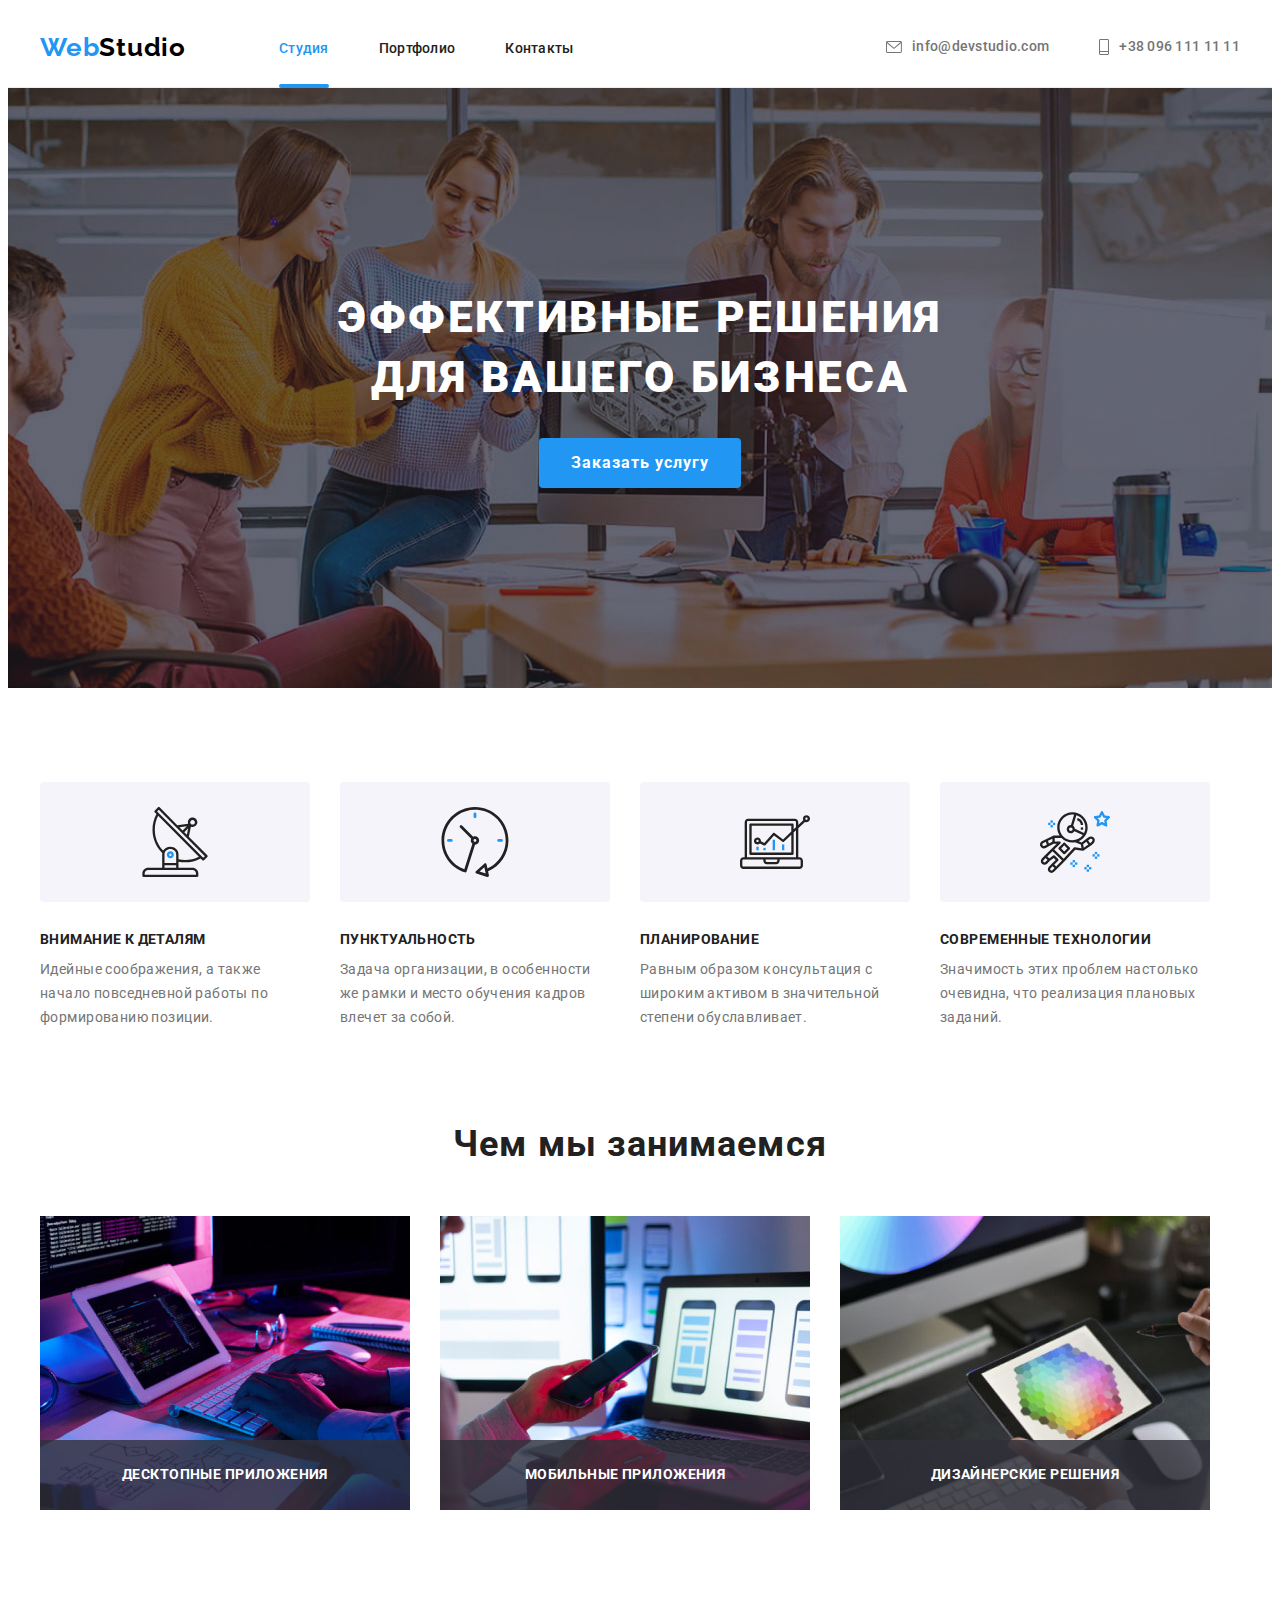
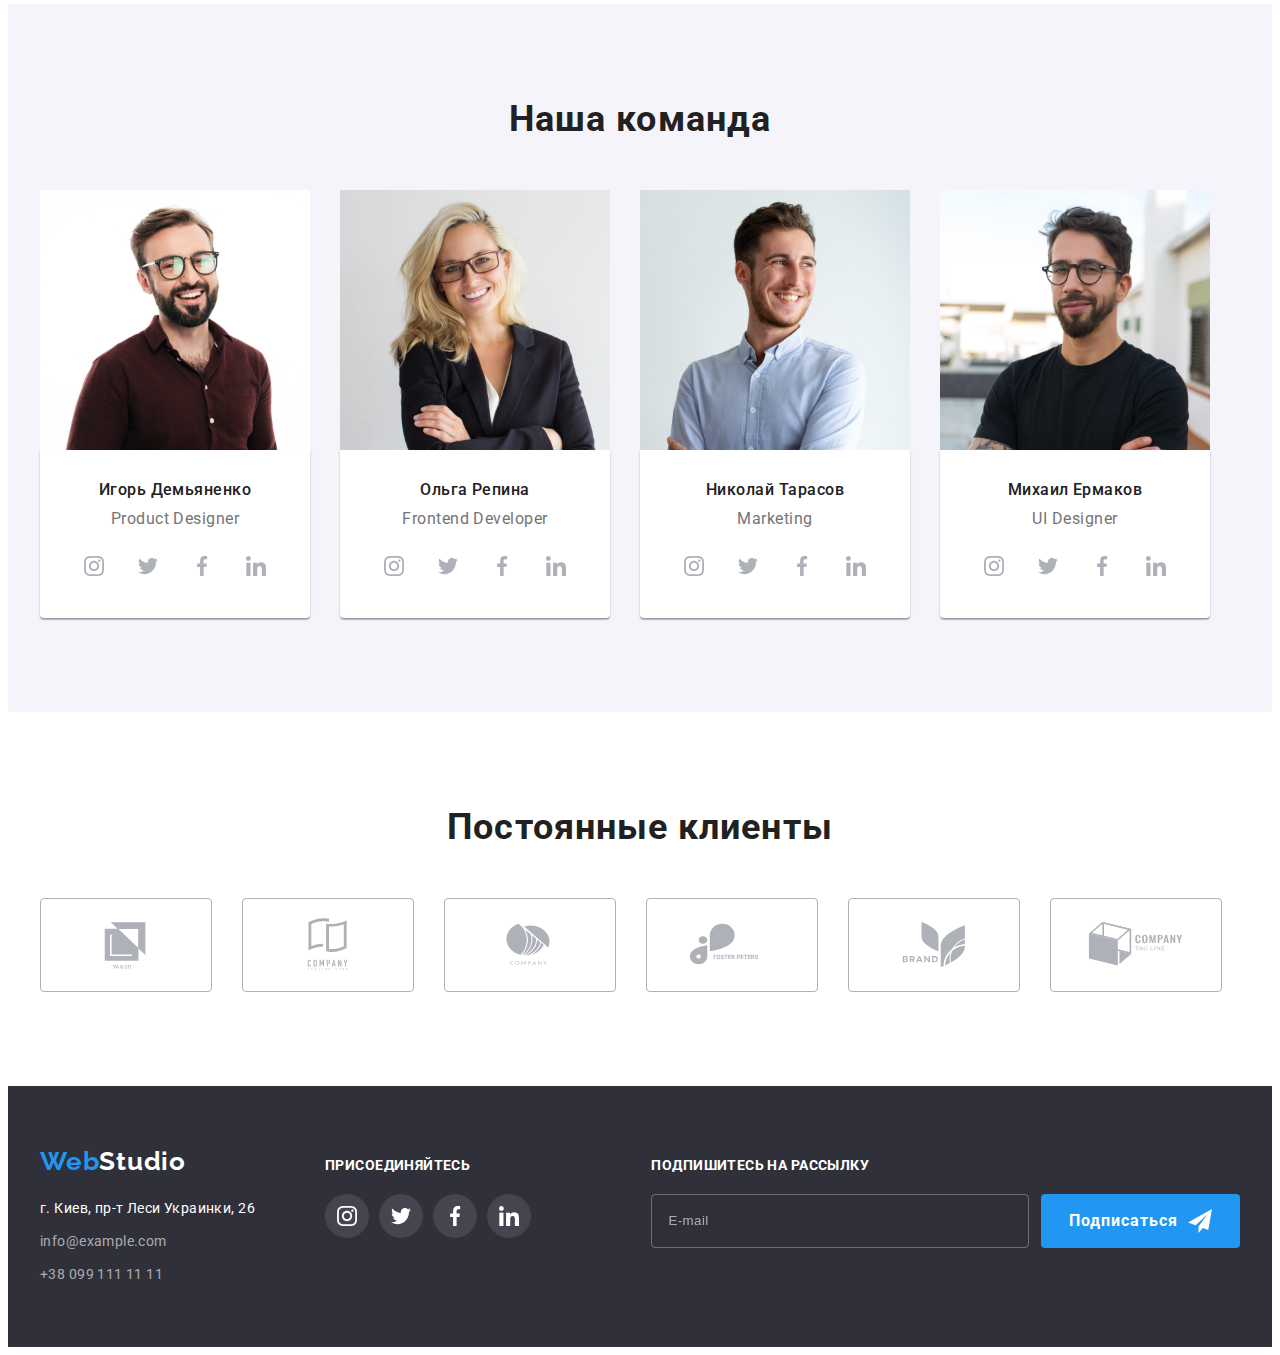
==== index.html @ ef60fbd2 "вносить правки в 7 дз" ====
<!DOCTYPE html>
<html lang="ru">
  <head>
    <meta charset="UTF-8" />
    <meta http-equiv="X-UA-Compatible" content="IE=edge" />
    <meta name="viewport" content="width=device-width, initial-scale=1.0" />
    <title>Студия</title>
    <link rel="preconnect" href="https://fonts.googleapis.com" />
    <link rel="preconnect" href="https://fonts.gstatic.com" crossorigin />
    <link
      href="https://fonts.googleapis.com/css2?family=Raleway:wght@700&family=Roboto:wght@400;500;700;900&display=swap"
      rel="stylesheet"
    />
    <link
      rel="stylesheet"
      href="https://cdnjs.cloudflare.com/ajax/libs/modern-normalize/1.1.0/modern-normalize.min.css"
      integrity="sha512-wpPYUAdjBVSE4KJnH1VR1HeZfpl1ub8YT/NKx4PuQ5NmX2tKuGu6U/JRp5y+Y8XG2tV+wKQpNHVUX03MfMFn9Q=="
      crossorigin="anonymous"
      referrerpolicy="no-referrer"
    />
    <link rel="stylesheet" href="./css/main.min.css" />
  </head>
  <body>
    <!-- Шапка сайта -->
    <header class="site-header">
      <div class="container header-container">
        <nav class="navigation">
          <a class="logo" href="./index.html">Web<span class="logo--color--black">Studio</span></a>
          <ul class="site-nav">
            <li class="site-nav__item">
              <a class="site-nav__link site-nav__current--color--blue" href="./index.html"
                >Студия</a
              >
            </li>
            <li class="site-nav__item">
              <a class="site-nav__link" href="./portfolio.html">Портфолио</a>
            </li>
            <li class="site-nav__item">
              <a class="site-nav__link" href="./contacts.html">Контакты</a>
            </li>
          </ul>
        </nav>

        <ul class="contact-header">
          <li class="contact-header__item contact-header__item--margin--right">
            <a class="contact-header__link" href="mailto:info@devstudio.com">
              <svg class="contact-header__link-icon" width="16" height="12">
                <use href="./images/icons.svg#icon-mail"></use>
              </svg>
              info@devstudio.com</a
            >
          </li>
          <li class="contact-header__item">
            <a class="contact-header__link" href="tel:+380961111111">
              <svg class="contact-header__link-icon" width="10" height="16">
                <use href="./images/icons.svg#icon-phone"></use>
              </svg>
              +38 096 111 11 11</a
            >
          </li>
        </ul>
      </div>
    </header>

    <!-- Уникальный контент -->
    <main>
      <!-- Баннер -->
      <section class="banner">
        <div class="container">
          <h1 class="banner-title">Эффективные решения для вашего бизнеса</h1>
          <button class="banner-buttons" type="button" data-modal-open>Заказать услугу</button>
        </div>
      </section>

      <!-- Особенности -->
      <section class="section">
        <div class="container">
          <h2 class="section-title visually-hidden">Особенности</h2>
          <ul class="features-list">
            <li class="features-list__item">
              <div class="features-icon-container">
                <svg width="70px" height="70px">
                  <use href="./images/icons.svg#icon-antenna"></use>
                </svg>
              </div>
              <h3 class="features-list__title">Внимание к деталям</h3>
              <p class="features-list__text">
                Идейные соображения, а также начало повседневной работы по формированию позиции.
              </p>
            </li>
            <li class="features-list__item">
              <div class="features-icon-container">
                <svg width="70px" height="70px">
                  <use href="./images/icons.svg#icon-clock"></use>
                </svg>
              </div>
              <h3 class="features-list__title">Пунктуальность</h3>
              <p class="features-list__text">
                Задача организации, в особенности же рамки и место обучения кадров влечет за собой.
              </p>
            </li>
            <li class="features-list__item">
              <div class="features-icon-container">
                <svg width="70px" height="70px">
                  <use href="./images/icons.svg#icon-diagram"></use>
                </svg>
              </div>
              <h3 class="features-list__title">Планирование</h3>
              <p class="features-list__text">
                Равным образом консультация с широким активом в значительной степени обуславливает.
              </p>
            </li>
            <li class="features-list__item">
              <div class="features-icon-container">
                <svg width="70px" height="70px">
                  <use href="./images/icons.svg#icon-astronaut"></use>
                </svg>
              </div>
              <h3 class="features-list__title">Современные технологии</h3>
              <p class="features-list__text">
                Значимость этих проблем настолько очевидна, что реализация плановых заданий.
              </p>
            </li>
          </ul>
        </div>
      </section>

      <!-- Чем мы занимаемся -->
      <section class="section section--padding--zero">
        <div class="container">
          <h2 class="section-title">Чем мы занимаемся</h2>
          <ul class="project-list">
            <li class="project-list__item">
              <div class="project-list__item-wrapper">
                <img
                  src="./images/close-up-image-programer-working-his-desk-office_1098-18707.jpg"
                  alt="Десктопные приложения"
                  width="370"
                />
                <p class="project-list__overlay">Десктопные приложения</p>
              </div>
            </li>
            <li class="project-list__item">
              <div class="project-list__item-wrapper">
                <img
                  src="./images/web-ui-designers-are-developing-application-smartphones-team-creators-is-working-interface-mobile-phones_8119-2713.jpg"
                  alt="Мобильные приложения"
                  width="370"
                />
                <p class="project-list__overlay">Мобильные приложения</p>
              </div>
            </li>
            <li class="project-list__item">
              <div class="project-list__item-wrapper">
                <img
                  src="./images/creative-artist-web-design-with-working-colour-selection-graphic-tablet_35674-1119.jpg"
                  alt="Дизайнерские решения"
                  width="370"
                />
                <p class="project-list__overlay">Дизайнерские решения</p>
              </div>
            </li>
          </ul>
        </div>
      </section>

      <!-- Наша команда -->
      <section class="section section--background-color--white">
        <div class="container">
          <h2 class="section-title">Наша команда</h2>
          <ul class="team-list">
            <li class="team-list__item">
              <img src="./images/demyanenko.jpg" alt="Игорь Демьяненко" width="270" />
              <div class="team-list__wrapper">
                <h3 class="team-list__title">Игорь Демьяненко</h3>
                <p class="team-list__text" lang="en">Product Designer</p>
                <ul class="social-list">
                  <li class="social-list__item">
                    <a class="social-list__link" href=""
                      ><svg class="social-list__icon" width="20px" height="20px">
                        <use href="./images/icons.svg#icon-instagram"></use></svg
                    ></a>
                  </li>
                  <li class="social-list__item">
                    <a class="social-list__link" href=""
                      ><svg class="social-list__icon" width="20px" height="20px">
                        <use href="./images/icons.svg#icon-twitter"></use></svg
                    ></a>
                  </li>
                  <li class="social-list__item">
                    <a class="social-list__link" href=""
                      ><svg class="social-list__icon" width="20px" height="20px">
                        <use href="./images/icons.svg#icon-facebook"></use></svg
                    ></a>
                  </li>
                  <li class="social-list__item">
                    <a class="social-list__link" href=""
                      ><svg class="social-list__icon" width="20px" height="20px">
                        <use href="./images/icons.svg#icon-linkedin"></use></svg
                    ></a>
                  </li>
                </ul>
              </div>
            </li>
            <li class="team-list__item">
              <img src="./images/repina.jpg" alt="Ольга Репина" width="270" />
              <div class="team-list__wrapper">
                <h3 class="team-list__title">Ольга Репина</h3>
                <p class="team-list__text" lang="en">Frontend Developer</p>
                <ul class="social-list">
                  <li class="social-list__item">
                    <a class="social-list__link" href=""
                      ><svg class="social-list__icon" width="20px" height="20px">
                        <use href="./images/icons.svg#icon-instagram"></use></svg
                    ></a>
                  </li>
                  <li class="social-list__item">
                    <a class="social-list__link" href=""
                      ><svg class="social-list__icon" width="20px" height="20px">
                        <use href="./images/icons.svg#icon-twitter"></use></svg
                    ></a>
                  </li>
                  <li class="social-list__item">
                    <a class="social-list__link" href=""
                      ><svg class="social-list__icon" width="20px" height="20px">
                        <use href="./images/icons.svg#icon-facebook"></use></svg
                    ></a>
                  </li>
                  <li class="social-list__item">
                    <a class="social-list__link" href=""
                      ><svg class="social-list__icon" width="20px" height="20px">
                        <use href="./images/icons.svg#icon-linkedin"></use></svg
                    ></a>
                  </li>
                </ul>
              </div>
            </li>
            <li class="team-list__item">
              <img src="./images/tarasov.jpg" alt="Николай Тарасов" width="270" />
              <div class="team-list__wrapper">
                <h3 class="team-list__title">Николай Тарасов</h3>
                <p class="team-list__text" lang="en">Marketing</p>
                <ul class="social-list">
                  <li class="social-list__item">
                    <a class="social-list__link" href=""
                      ><svg class="social-list__icon" width="20px" height="20px">
                        <use href="./images/icons.svg#icon-instagram"></use></svg
                    ></a>
                  </li>
                  <li class="social-list__item">
                    <a class="social-list__link" href=""
                      ><svg class="social-list__icon" width="20px" height="20px">
                        <use href="./images/icons.svg#icon-twitter"></use></svg
                    ></a>
                  </li>
                  <li class="social-list__item">
                    <a class="social-list__link" href=""
                      ><svg class="social-list__icon" width="20px" height="20px">
                        <use href="./images/icons.svg#icon-facebook"></use></svg
                    ></a>
                  </li>
                  <li class="social-list__item">
                    <a class="social-list__link" href=""
                      ><svg class="social-list__icon" width="20px" height="20px">
                        <use href="./images/icons.svg#icon-linkedin"></use></svg
                    ></a>
                  </li>
                </ul>
              </div>
            </li>
            <li class="team-list__item">
              <img src="./images/ermakov.jpg" alt="Михаил Ермаков" width="270" />
              <div class="team-list__wrapper">
                <h3 class="team-list__title">Михаил Ермаков</h3>
                <p class="team-list__text" lang="en">UI Designer</p>
                <ul class="social-list">
                  <li class="social-list__item">
                    <a class="social-list__link" href=""
                      ><svg class="social-list__icon" width="20px" height="20px">
                        <use href="./images/icons.svg#icon-instagram"></use></svg
                    ></a>
                  </li>
                  <li class="social-list__item">
                    <a class="social-list__link" href=""
                      ><svg class="social-list__icon" width="20px" height="20px">
                        <use href="./images/icons.svg#icon-twitter"></use></svg
                    ></a>
                  </li>
                  <li class="social-list__item">
                    <a class="social-list__link" href=""
                      ><svg class="social-list__icon" width="20px" height="20px">
                        <use href="./images/icons.svg#icon-facebook"></use></svg
                    ></a>
                  </li>
                  <li class="social-list__item">
                    <a class="social-list__link" href=""
                      ><svg class="social-list__icon" width="20px" height="20px">
                        <use href="./images/icons.svg#icon-linkedin"></use></svg
                    ></a>
                  </li>
                </ul>
              </div>
            </li>
          </ul>
        </div>
      </section>
      <section class="section">
        <div class="container">
          <h2 class="section-title">Постоянные клиенты</h2>
          <ul class="clients-list">
            <li class="clients-list__item">
              <a class="clients-list__link" href=""
                ><svg class="clients-list__icon" width="106" height="60">
                  <use href="./images/icons.svg#icon-Logo1"></use></svg
              ></a>
            </li>
            <li class="clients-list__item">
              <a class="clients-list__link" href=""
                ><svg class="clients-list__icon" width="106" height="60">
                  <use href="./images/icons.svg#icon-Logo2"></use></svg
              ></a>
            </li>
            <li class="clients-list__item">
              <a class="clients-list__link" href=""
                ><svg class="clients-list__icon" width="106" height="60">
                  <use href="./images/icons.svg#icon-Logo3"></use></svg
              ></a>
            </li>
            <li class="clients-list__item">
              <a class="clients-list__link" href=""
                ><svg class="clients-list__icon" width="106" height="60">
                  <use href="./images/icons.svg#icon-Logo4"></use></svg
              ></a>
            </li>
            <li class="clients-list__item">
              <a class="clients-list__link" href=""
                ><svg class="clients-list__icon" width="106" height="60">
                  <use href="./images/icons.svg#icon-Logo5"></use></svg
              ></a>
            </li>
            <li class="clients-list__item">
              <a class="clients-list__link" href=""
                ><svg class="clients-list__icon" width="106" height="60">
                  <use href="./images/icons.svg#icon-Logo6"></use></svg
              ></a>
            </li>
          </ul>
        </div>
      </section>
    </main>

    <!-- Футер -->
    <footer class="site-footer">
      <div class="container">
        <div class="footer-container">
          <div class="address-container">
            <a class="logo" href="./index.html"
              >Web<span class="logo--color--white">Studio</span></a
            >

            <!-- Контакты -->
            <address class="address">
              <ul class="contact-footer">
                <li class="contact-footer__item">
                  <a class="contact-footer__link" href="https://goo.gl/maps/V5BgEMV831Q8AJGa7"
                    >г. Киев, пр-т Леси Украинки, 26</a
                  >
                </li>
                <li class="contact-footer__item">
                  <a
                    class="contact-footer__link contact-footer--color--transparent"
                    href="mailto:info@example.com"
                    >info@example.com</a
                  >
                </li>
                <li class="contact-footer__item">
                  <a
                    class="contact-footer__link contact-footer--color--transparent"
                    href="tel:+380991111111"
                    >+38 099 111 11 11</a
                  >
                </li>
              </ul>
            </address>
          </div>
          <div class="footer-social">
            <p class="footer-social__text">Присоединяйтесь</p>
            <ul class="footer-social-list">
              <li class="footer-social-list__item">
                <a class="footer-social-list__link" href="">
                  <svg class="footer-social-list__icon" width="20px" height="20px">
                    <use href="./images/icons.svg#icon-instagram"></use>
                  </svg>
                </a>
              </li>
              <li class="footer-social-list__item">
                <a class="footer-social-list__link" href="">
                  <svg class="footer-social-list__icon" width="20px" height="20px">
                    <use href="./images/icons.svg#icon-twitter"></use>
                  </svg>
                </a>
              </li>
              <li class="footer-social-list__item">
                <a class="footer-social-list__link" href="">
                  <svg class="footer-social-list__icon" width="20px" height="20px">
                    <use href="./images/icons.svg#icon-facebook"></use>
                  </svg>
                </a>
              </li>
              <li class="footer-social-list__item">
                <a class="footer-social-list__link" href="">
                  <svg class="footer-social-list__icon" width="20px" height="20px">
                    <use href="./images/icons.svg#icon-linkedin"></use>
                  </svg>
                </a>
              </li>
            </ul>
          </div>
          <form class="footer-subscribe-form">
            <p class="footer-social__text">Подпишитесь на рассылку</p>
            <div class="footer-subscribe-form__wrapper">
              <input
                class="footer-subscribe-form__input"
                type="email"
                name="subscribe_email"
                placeholder="E-mail"
                required
              />
              <button class="banner-buttons footer-subscribe-form__button" type="submit">
                Подписаться
                <svg class="footer-subscribe-form__icon" width="24px" height="24px">
                  <use
                    class="footer-subscribe-form__icon-style"
                    href="./images/icons.svg#icon-bnt-send"
                  ></use>
                </svg>
              </button>
            </div>
          </form>
        </div>
      </div>
    </footer>
    <div class="backdrop is-hidden" data-modal>
      <div class="modal">
        <button type="button" class="modal-close-btn" data-modal-close>
          <svg class="modal-close-icon" width="18" height="18">
            <use href="./images/icons.svg#icon-close"></use>
          </svg>
        </button>

        <form class="contact-form">
          <p class="contact-form-text">Оставьте свои данные, мы вам перезвоним</p>
          <label class="contact-form-field">
            <span class="contact-form-title">Имя</span>
            <span class="contact-form-input-wrapper">
              <input class="contact-form-input" type="text" name="user_name" required />
              <svg class="contact-form-icon" width="18" height="18">
                <use href="./images/icons.svg#icon-person-modal"></use>
              </svg>
            </span>
          </label>
          <label class="contact-form-field">
            <span class="contact-form-title">Телефон</span>
            <span class="contact-form-input-wrapper">
              <input class="contact-form-input" type="tel" name="user_phone" required />
              <svg class="contact-form-icon" width="18" height="18">
                <use href="./images/icons.svg#icon-phone-modal"></use>
              </svg>
            </span>
          </label>
          <label class="contact-form-field">
            <span class="contact-form-title">Почта</span>
            <span class="contact-form-input-wrapper">
              <input class="contact-form-input" type="email" name="user_email" required />
              <svg class="contact-form-icon" width="18" height="18">
                <use href="./images/icons.svg#icon-email-modal"></use>
              </svg>
            </span>
          </label>
          <label class="contact-form-comments">
            <span class="contact-form-title">Комментарий</span>
            <textarea
              name="user_message"
              class="contact-form-message"
              placeholder="Введите текст"
            ></textarea>
          </label>
          <div class="contact-form-checkbox-wrapper">
            <input
              class="contact-form-checkbox visually-hidden"
              type="checkbox"
              name="accept-policy"
              id="checkbox-policy"
              required
            />
            <label class="contact-form-checkbox-label" for="checkbox-policy"
              >Соглашаюсь с рассылкой и принимаю&nbsp;<a class="policy-link" href=""
                >Условия договора</a
              >
            </label>
          </div>
          <button class="banner-buttons contact-form-submit-btn" type="submit">Отправить</button>
        </form>
      </div>
    </div>
    <script src="./js/modal.js"></script>
  </body>
</html>
---- css/main.min.css ----
:root{--primary-white-color: #ffffff;--primary-sonic-color: #757575;--primary-blue-color: #2196f3;--primary-black-color: #212121;--primary-background-color: #2f303a}.visually-hidden{position:absolute;width:1px;height:1px;margin:-1px;border:0;padding:0;white-space:nowrap;clip-path:inset(100%);clip:rect(0 0 0 0);overflow:hidden}body{font-family:'Roboto', sans-serif;color:var(--primary-black-color)}ul,ol{list-style:none;margin-top:0;margin-bottom:0;padding-left:0}a{text-decoration:none}h1,h2,h3,h4,h5,h6,p{margin-top:0;margin-bottom:0}img{display:block;max-width:100%;height:auto}.section{padding:94px 0}.section--padding--zero{padding-top:0}.section--background-color--white{background-color:#f5f4fa}.container{width:1200px;padding:0 15px;margin:0 auto}.site-header{border-bottom:1px solid #ececec;padding:24px 0}.header-container{display:flex;align-items:center;justify-content:space-between}.navigation{display:flex;align-items:center}.site-nav{margin-left:93px;display:flex;align-items:center}.contact-header{display:flex;align-items:center}.site-nav__item{position:relative}.site-nav__item:not(:last-child){margin-right:50px}.site-nav__link{color:var(--primary-black-color);font-weight:500;font-size:14px;line-height:1.14;letter-spacing:0.02em;transition-property:color;transition-duration:250ms;transition-timing-function:cubic-bezier(0.4, 0, 0.2, 1)}.site-nav__link:hover,.site-nav__link:focus{color:var(--primary-blue-color)}.site-nav__current--color--blue{color:var(--primary-blue-color)}.site-nav__current--color--blue::after{content:"";width:100%;height:4px;border-radius:2px;background-color:var(--primary-blue-color);position:absolute;top:45.7px;left:0;cursor:default}.contact-header__item--margin--right{margin-right:50px}.contact-header__link{display:flex;align-items:center;color:var(--primary-sonic-color);font-weight:500;font-size:14px;line-height:1.14;letter-spacing:0.02em;transition-property:color;transition-duration:250ms;transition-timing-function:cubic-bezier(0.4, 0, 0.2, 1)}.contact-header__link:hover,.contact-header__link:focus{color:var(--primary-blue-color)}.contact-header__link-icon{margin-right:10px;fill:var(--primary-sonic-color);transition-property:fill;transition-duration:250ms;transition-timing-function:cubic-bezier(0.4, 0, 0.2, 1)}.contact-header__link:hover .contact-header__link-icon,.contact-header__link:focus .contact-header__link-icon{fill:var(--primary-blue-color)}.banner{max-width:1600px;margin:0 auto;padding:200px 0;text-align:center;background-image:linear-gradient(rgba(47,48,58,0.4), rgba(47,48,58,0.4)),url("../images/background.jpg");background-color:#c4c4c4;background-size:cover;background-repeat:no-repeat;background-position:center}.banner-title{margin:0 auto 30px;width:696px;color:var(--primary-white-color);font-weight:900;font-size:44px;line-height:1.36;letter-spacing:0.06em;text-transform:uppercase}.features-icon-container{display:flex;justify-content:center;align-items:center;margin-bottom:30px;height:120px;background-color:#f5f4fa;border-radius:4px}.features-list__item{width:270px}.features-list__item:not(:nth-child(4n)){margin-right:30px}.features-list{display:flex}.features-list__title{margin-bottom:10px;font-weight:700;font-size:14px;line-height:1.14;letter-spacing:0.03em;text-transform:uppercase}.features-list__text{color:var(--primary-sonic-color);font-size:14px;line-height:1.71;letter-spacing:0.03em}.project-list{display:flex}.project-list__item:not(:nth-child(3n)){margin-right:30px}.project-list__item-wrapper{position:relative}.project-list__overlay{position:absolute;bottom:0;left:0;display:flex;justify-content:center;align-items:center;font-size:14px;background-color:rgba(47,48,58,0.8);color:var(--primary-white-color);font-weight:700;line-height:1.14;letter-spacing:0.03em;width:100%;height:70px;text-transform:uppercase}.team-list{display:flex}.team-list__item{background-color:var(--primary-white-color)}.team-list__item:not(:nth-child(4n)){margin-right:30px}.team-list__wrapper{padding:30px 32px;box-shadow:0 1px 3px rgba(0,0,0,0.12),0 1px 1px rgba(0,0,0,0.14),0 2px 1px rgba(0,0,0,0.2);border-radius:0 0 4px 4px}.team-list__title{margin-bottom:10px;font-weight:500;font-size:16px;line-height:1.19;text-align:center;letter-spacing:0.03em}.team-list__text{margin-bottom:16px;color:var(--primary-sonic-color);font-size:16px;line-height:1.19;text-align:center;letter-spacing:0.03em}.clients-list{display:flex}.clients-list__item:not(:last-child){margin-right:30px}.clients-list__icon{fill:#afb1b8;transition-property:fill;transition-duration:250ms;transition-timing-function:cubic-bezier(0.4, 0, 0.2, 1)}.clients-list__link:hover .clients-list__icon,.clients-list__link:focus .clients-list__icon{fill:var(--primary-blue-color)}.clients-list__link{display:flex;justify-content:center;align-items:center;border:1px solid #afb1b8;border-radius:4px;width:170px;height:92px;transition-property:border;transition-duration:250ms;transition-timing-function:cubic-bezier(0.4, 0, 0.2, 1)}.clients-list__link:hover,.clients-list__link:focus{border:1px solid var(--primary-blue-color)}.site-footer{background-color:var(--primary-background-color);padding:60px 0}.footer-container{display:flex;align-items:baseline}.address-container{margin-right:70px}.address{margin-top:20px}.contact-footer__item:not(:last-child){margin-bottom:9px}.contact-footer__link{color:var(--primary-white-color);font-style:normal;font-size:14px;line-height:1.71;letter-spacing:0.03em;transition-property:color;transition-duration:250ms;transition-timing-function:cubic-bezier(0.4, 0, 0.2, 1)}.contact-footer__link:hover,.contact-footer__link:focus{color:var(--primary-blue-color)}.contact-footer--color--transparent{color:rgba(255,255,255,0.6);transition-property:color;transition-duration:250ms;transition-timing-function:cubic-bezier(0.4, 0, 0.2, 1)}.contact-footer--color--transparent:hover,.contact-footer--color--transparent:focus{color:var(--primary-blue-color)}.footer-social{margin-right:auto}.footer-social__text{margin-bottom:20px;color:var(--primary-white-color);font-weight:700;font-size:14px;line-height:1.14;letter-spacing:0.03em;text-transform:uppercase}.footer-social-list{display:flex}.footer-social-list__item:not(:last-child){margin-right:10px}.footer-social-list__link{display:flex;justify-content:center;align-items:center;width:44px;height:44px;background-color:rgba(255,255,255,0.1);border-radius:50%;transition-property:background-color;transition-duration:250ms;transition-timing-function:cubic-bezier(0.4, 0, 0.2, 1)}.footer-social-list__link:hover,.footer-social-list__link:focus{background-color:var(--primary-blue-color)}.footer-social-list__icon{fill:var(--primary-white-color)}.footer-subscribe-form__wrapper{display:flex}.footer-subscribe-form__input{width:358px;height:50px;padding-left:16px;border:1px solid rgba(255,255,255,0.3);border-radius:4px;background-color:transparent;color:var(--primary-white-color);filter:drop-shadow(0px 4px 4px rgba(0,0,0,0.15));transition-property:border-color;transition-duration:250ms;transition-timing-function:cubic-bezier(0.4, 0, 0.2, 1)}.footer-subscribe-form__input::placeholder{line-height:1.25;letter-spacing:0.03em;color:rgba(255,255,255,0.6)}.footer-subscribe-form__input:focus{outline:none;border-color:var(--primary-blue-color)}.footer-subscribe-form__icon{margin-left:10px}.footer-subscribe-form__icon-style{fill:var(--primary-white-color)}.portfolio-item:not(:last-child){margin-right:8px}.portfolio-buttons-list{display:flex;justify-content:center;margin-bottom:50px}.portfolio-buttons{padding:6px 22px;border:transparent;border-radius:4px;font-family:inherit;background-color:#f5f4fa;color:var(--primary-black-color);font-weight:500;font-size:16px;line-height:1.63;text-align:center;letter-spacing:0.03em;cursor:pointer;transition-property:box-shadow, background-color, color;transition-duration:250ms;transition-timing-function:cubic-bezier(0.4, 0, 0.2, 1)}.portfolio-buttons:hover,.portfolio-buttons:focus{background-color:var(--primary-blue-color);color:var(--primary-white-color);box-shadow:0px 3px 1px rgba(0,0,0,0.1),0px 1px 2px rgba(0,0,0,0.08),0px 2px 2px rgba(0,0,0,0.12)}.portfolio-list{display:flex;flex-wrap:wrap}.portfolio-card-link{display:block;transition-property:box-shadow;transition-duration:250ms;transition-timing-function:cubic-bezier(0.4, 0, 0.2, 1)}.portfolio-card-link:hover,.portfolio-card-link:focus{box-shadow:0px 1px 1px rgba(0,0,0,0.12),0px 4px 4px rgba(0,0,0,0.06),1px 4px 6px rgba(0,0,0,0.16)}.portfolio-card-img-wrapper{position:relative;overflow:hidden}.overlay{font-size:18px;line-height:1.55;letter-spacing:0.03em;padding:63px 24px;color:var(--primary-white-color);background-color:rgba(33,150,243,0.9);position:absolute;top:0;left:0;width:100%;height:100%;overflow:auto;transform:translateY(100%);transition-property:transform;transition-duration:250ms;transition-timing-function:cubic-bezier(0.4, 0, 0.2, 1)}.portfolio-card-link:hover .overlay,.portfolio-card-link:focus .overlay{transform:translateY(0%)}.portfolio-card-container{padding:20px 24px;border:1px solid #eeeeee}.portfolio-card:not(:nth-child(3n)){margin-right:30px}.portfolio-card:not(:nth-last-child(-n+3)){margin-bottom:30px}.portfolio-card-title{margin-bottom:4px;color:var(--primary-black-color);font-weight:700;font-size:18px;line-height:2;letter-spacing:0.06em}.portfolio-card-description{color:var(--primary-sonic-color);font-size:16px;line-height:1.88;letter-spacing:0.03em}.logo{color:var(--primary-blue-color);font-family:Raleway;font-weight:700;font-size:26px;line-height:1.19;letter-spacing:0.03em}.logo--color--black{color:#000000}.logo--color--white{color:var(--primary-white-color)}.banner-buttons{padding:10px 32px;border-radius:4px;border:transparent;font-family:inherit;color:var(--primary-white-color);background-color:var(--primary-blue-color);cursor:pointer;font-weight:700;font-size:16px;line-height:1.88;letter-spacing:0.06em;transition-property:background-color;transition-duration:250ms;transition-timing-function:cubic-bezier(0.4, 0, 0.2, 1)}.banner-buttons:hover,.banner-buttons:focus{background-color:#188ce8}.banner-buttons.footer-subscribe-form__button{display:flex;justify-content:center;align-items:center;padding:10px 28px;margin-left:12px}.banner-buttons.footer-subscribe-form__button:hover,.banner-buttons.footer-subscribe-form__button:focus{background-color:#188ce8}.banner-buttons.contact-form-submit-btn{display:block;margin:0 auto;padding:10px 56px}.banner-buttons.contact-form-submit-btn:hover,.banner-buttons.contact-form-submit-btn:focus{background-color:#188ce8}.section-title{margin-bottom:50px;font-weight:700;font-size:36px;line-height:1.17;text-align:center;letter-spacing:0.03em}.social-list{display:flex;justify-content:center}.social-list__item:not(:last-child){margin-right:10px}.social-list__link{display:flex;justify-content:center;align-items:center;width:44px;height:44px;border-radius:50%;transition-property:background-color;transition-duration:250ms;transition-timing-function:cubic-bezier(0.4, 0, 0.2, 1)}.social-list__link:hover,.social-list__link:focus{background-color:#2196f3}.social-list__icon{fill:#afb1b8;transition-property:fill;transition-duration:250ms;transition-timing-function:cubic-bezier(0.4, 0, 0.2, 1)}.social-list__link:hover .social-list__icon,.social-list__link:focus .social-list__icon{fill:var(--primary-white-color)}.backdrop{position:fixed;top:0;left:0;width:100vw;height:100vh;background-color:rgba(0,0,0,0.2);transition-property:opacity, visibility, transform;transition-duration:250ms;transition-timing-function:cubic-bezier(0.4, 0, 0.2, 1)}.backdrop.is-hidden{opacity:0;visibility:hidden;pointer-events:none;transform:scalex(2)}.modal{position:absolute;top:50%;left:50%;transform:translate(-50%, -50%);width:528px;height:580px;background-color:var(--primary-white-color);padding:40px}.modal-close-btn{position:absolute;top:8px;right:8px;display:flex;justify-content:center;align-items:center;width:30px;height:30px;border-radius:50%;border:1px solid rgba(0,0,0,0.1);background-color:transparent;padding:0;cursor:pointer;transition-property:fill;transition-duration:250ms;transition-timing-function:cubic-bezier(0.4, 0, 0.2, 1)}.modal-close-btn:hover,.modal-close-btn:focus{fill:var(--primary-blue-color);outline:none}.contact-form-text{font-weight:700;font-size:20px;line-height:1.15;text-align:center;letter-spacing:0.03em;margin-bottom:12px}.contact-form-field{display:block;margin-bottom:10px}.contact-form-title{display:block;font-size:12px;line-height:1.17;letter-spacing:0.01em;color:var(--primary-sonic-color);margin-bottom:4px}.contact-form-input-wrapper{position:relative;display:block}.contact-form-input{width:100%;height:40px;padding-left:42px;border:1px solid rgba(33,33,33,0.2);border-radius:4px;transition-property:border-color;transition-duration:250ms;transition-timing-function:cubic-bezier(0.4, 0, 0.2, 1)}.contact-form-input:focus{outline:none;border-color:var(--primary-blue-color)}.contact-form-icon{position:absolute;top:50%;left:12px;transform:translateY(-50%);transition-property:fill;transition-duration:250ms;transition-timing-function:cubic-bezier(0.4, 0, 0.2, 1)}.contact-form-input:focus+.contact-form-icon{fill:var(--primary-blue-color)}.contact-form-comments{display:block;margin-bottom:20px}.contact-form-message{display:block;width:100%;height:120px;resize:none;border:1px solid rgba(33,33,33,0.2);border-radius:4px;padding:12px 16px;transition-property:border-color;transition-duration:250ms;transition-timing-function:cubic-bezier(0.4, 0, 0.2, 1)}.contact-form-message:focus{outline:none;border-color:var(--primary-blue-color)}.contact-form-message::placeholder{color:rgba(117,117,117,0.5);font-size:12px;line-height:1.17;letter-spacing:0.01em}.contact-form-checkbox-wrapper{margin-bottom:30px}.contact-form-checkbox-label{display:flex;align-items:center;justify-content:center;font-size:14px;line-height:1.71;letter-spacing:0.03em;color:var(--primary-sonic-color)}.contact-form-checkbox-label::before{display:inline-block;content:"";width:16px;height:15px;border:2px solid var(--primary-black-color);border-radius:2px;cursor:pointer;margin-right:7px}.contact-form-checkbox:focus+.contact-form-checkbox-label::before{outline:1px solid var(--primary-blue-color)}.contact-form-checkbox:checked+.contact-form-checkbox-label::before{background-image:url("../images/chek-icon.svg");background-color:var(--primary-blue-color);border-radius:2px;border-color:var(--primary-blue-color);background-repeat:no-repeat;background-position:center}.policy-link{color:var(--primary-blue-color);text-decoration-line:underline}
/*# sourceMappingURL=main.min.css.map */
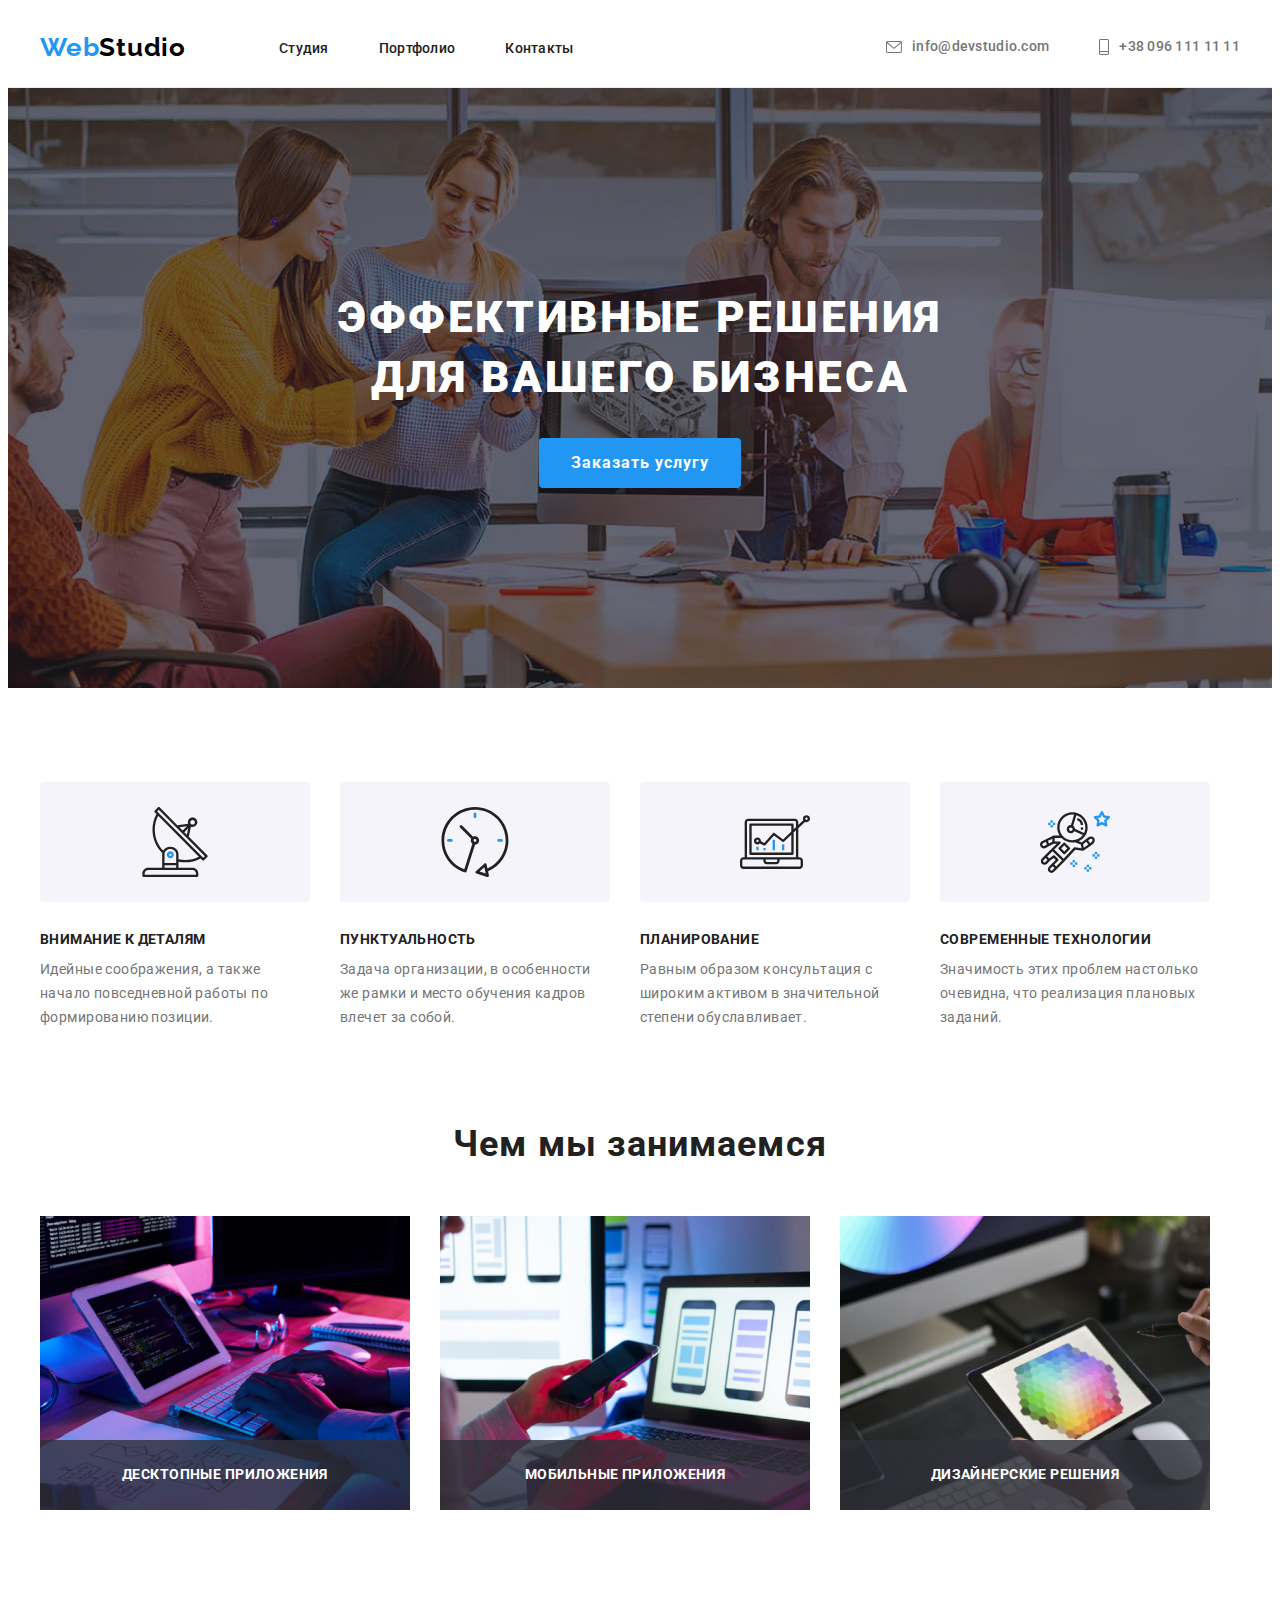
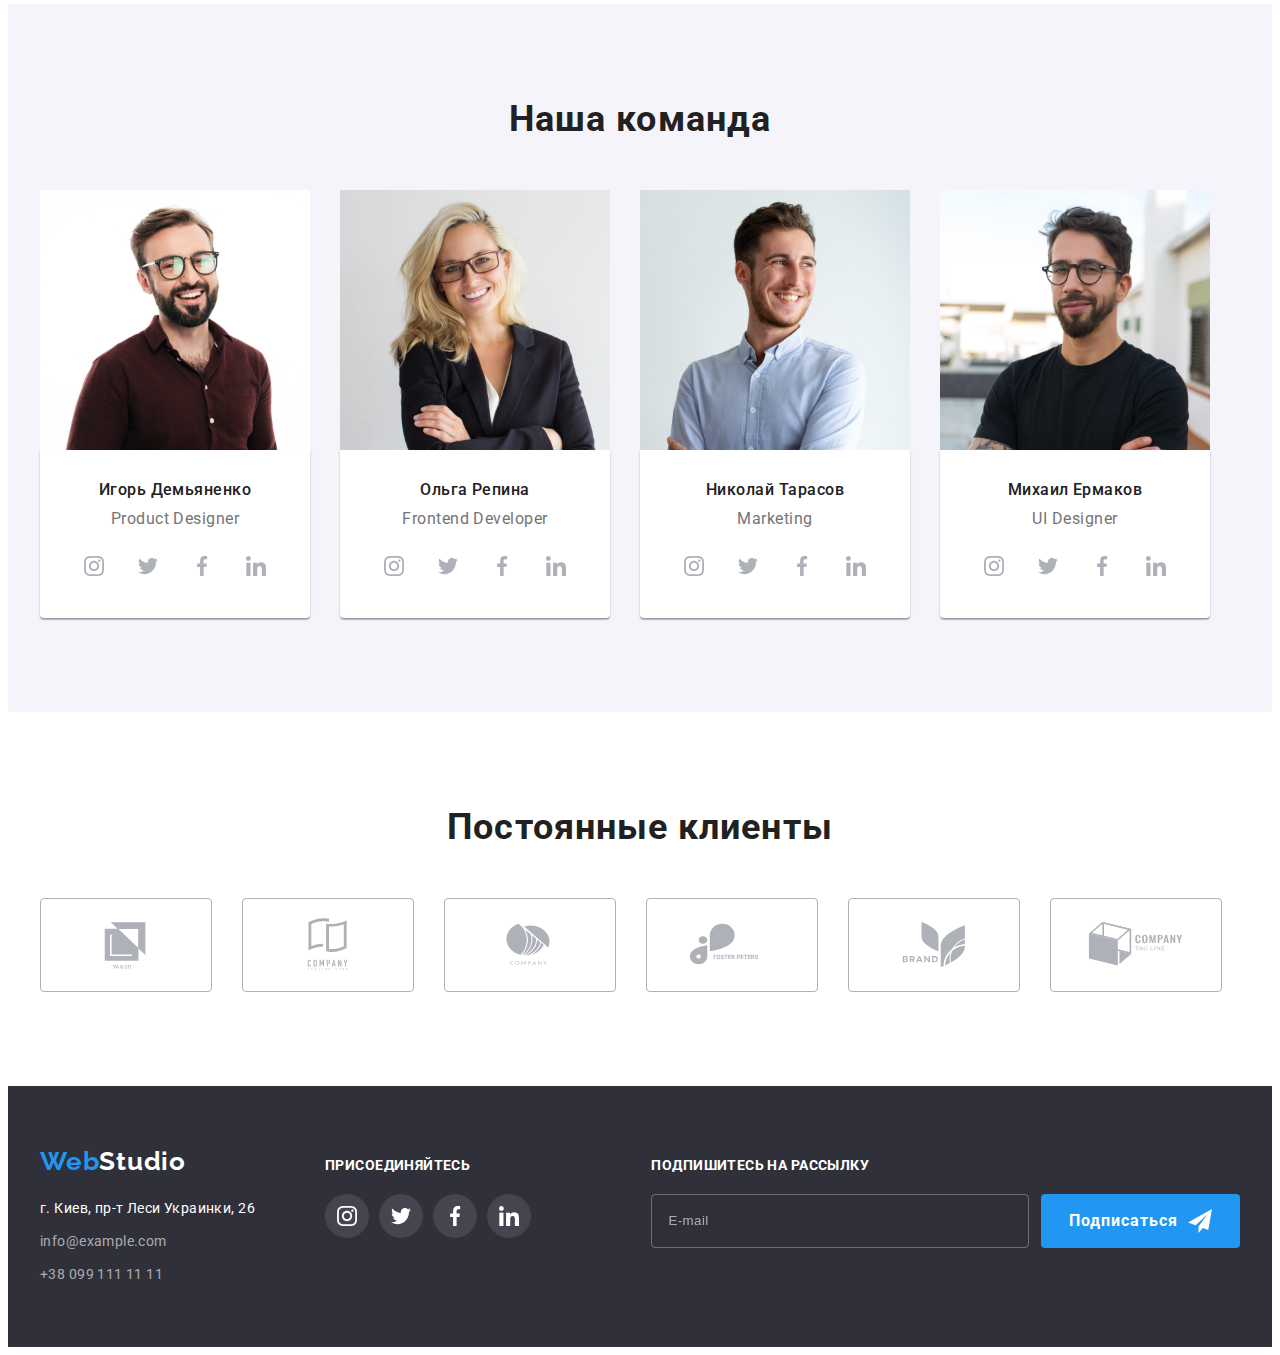
==== commit a80e4f72: "додає корегування в дз7" ====
--- a/index.html
+++ b/index.html
@@ -28,7 +28,7 @@
           <a class="logo" href="./index.html">Web<span class="logo--color--black">Studio</span></a>
           <ul class="site-nav">
             <li class="site-nav__item">
-              <a class="site-nav__link site-nav__current--color--blue" href="./index.html"
+              <a class="site-nav__link site-nav__link--current" href="./index.html"
                 >Студия</a
               >
             </li>
@@ -78,7 +78,7 @@
           <h2 class="section-title visually-hidden">Особенности</h2>
           <ul class="features-list">
             <li class="features-list__item">
-              <div class="features-icon-container">
+              <div class="features-list__icon-container">
                 <svg width="70px" height="70px">
                   <use href="./images/icons.svg#icon-antenna"></use>
                 </svg>
@@ -89,7 +89,7 @@
               </p>
             </li>
             <li class="features-list__item">
-              <div class="features-icon-container">
+              <div class="features-list__icon-container">
                 <svg width="70px" height="70px">
                   <use href="./images/icons.svg#icon-clock"></use>
                 </svg>
@@ -100,7 +100,7 @@
               </p>
             </li>
             <li class="features-list__item">
-              <div class="features-icon-container">
+              <div class="features-list__icon-container">
                 <svg width="70px" height="70px">
                   <use href="./images/icons.svg#icon-diagram"></use>
                 </svg>
@@ -111,7 +111,7 @@
               </p>
             </li>
             <li class="features-list__item">
-              <div class="features-icon-container">
+              <div class="features-list__icon-container">
                 <svg width="70px" height="70px">
                   <use href="./images/icons.svg#icon-astronaut"></use>
                 </svg>
@@ -368,14 +368,14 @@
                 </li>
                 <li class="contact-footer__item">
                   <a
-                    class="contact-footer__link contact-footer--color--transparent"
+                    class="contact-footer__link contact-footer__link--color--transparent"
                     href="mailto:info@example.com"
                     >info@example.com</a
                   >
                 </li>
                 <li class="contact-footer__item">
                   <a
-                    class="contact-footer__link contact-footer--color--transparent"
+                    class="contact-footer__link contact-footer__link--color--transparent"
                     href="tel:+380991111111"
                     >+38 099 111 11 11</a
                   >
@@ -385,31 +385,31 @@
           </div>
           <div class="footer-social">
             <p class="footer-social__text">Присоединяйтесь</p>
-            <ul class="footer-social-list">
-              <li class="footer-social-list__item">
-                <a class="footer-social-list__link" href="">
-                  <svg class="footer-social-list__icon" width="20px" height="20px">
+            <ul class="footer-social__list">
+              <li class="footer-social__item">
+                <a class="footer-social__link" href="">
+                  <svg class="footer-social__icon" width="20px" height="20px">
                     <use href="./images/icons.svg#icon-instagram"></use>
                   </svg>
                 </a>
               </li>
-              <li class="footer-social-list__item">
-                <a class="footer-social-list__link" href="">
-                  <svg class="footer-social-list__icon" width="20px" height="20px">
+              <li class="footer-social__item">
+                <a class="footer-social__link" href="">
+                  <svg class="footer-social__icon" width="20px" height="20px">
                     <use href="./images/icons.svg#icon-twitter"></use>
                   </svg>
                 </a>
               </li>
-              <li class="footer-social-list__item">
-                <a class="footer-social-list__link" href="">
-                  <svg class="footer-social-list__icon" width="20px" height="20px">
+              <li class="footer-social__item">
+                <a class="footer-social__link" href="">
+                  <svg class="footer-social__icon" width="20px" height="20px">
                     <use href="./images/icons.svg#icon-facebook"></use>
                   </svg>
                 </a>
               </li>
-              <li class="footer-social-list__item">
-                <a class="footer-social-list__link" href="">
-                  <svg class="footer-social-list__icon" width="20px" height="20px">
+              <li class="footer-social__item">
+                <a class="footer-social__link" href="">
+                  <svg class="footer-social__icon" width="20px" height="20px">
                     <use href="./images/icons.svg#icon-linkedin"></use>
                   </svg>
                 </a>
--- a/css/main.min.css
+++ b/css/main.min.css
@@ -1,2 +1,2 @@
-:root{--primary-white-color: #ffffff;--primary-sonic-color: #757575;--primary-blue-color: #2196f3;--primary-black-color: #212121;--primary-background-color: #2f303a}.visually-hidden{position:absolute;width:1px;height:1px;margin:-1px;border:0;padding:0;white-space:nowrap;clip-path:inset(100%);clip:rect(0 0 0 0);overflow:hidden}body{font-family:'Roboto', sans-serif;color:var(--primary-black-color)}ul,ol{list-style:none;margin-top:0;margin-bottom:0;padding-left:0}a{text-decoration:none}h1,h2,h3,h4,h5,h6,p{margin-top:0;margin-bottom:0}img{display:block;max-width:100%;height:auto}.section{padding:94px 0}.section--padding--zero{padding-top:0}.section--background-color--white{background-color:#f5f4fa}.container{width:1200px;padding:0 15px;margin:0 auto}.site-header{border-bottom:1px solid #ececec;padding:24px 0}.header-container{display:flex;align-items:center;justify-content:space-between}.navigation{display:flex;align-items:center}.site-nav{margin-left:93px;display:flex;align-items:center}.contact-header{display:flex;align-items:center}.site-nav__item{position:relative}.site-nav__item:not(:last-child){margin-right:50px}.site-nav__link{color:var(--primary-black-color);font-weight:500;font-size:14px;line-height:1.14;letter-spacing:0.02em;transition-property:color;transition-duration:250ms;transition-timing-function:cubic-bezier(0.4, 0, 0.2, 1)}.site-nav__link:hover,.site-nav__link:focus{color:var(--primary-blue-color)}.site-nav__current--color--blue{color:var(--primary-blue-color)}.site-nav__current--color--blue::after{content:"";width:100%;height:4px;border-radius:2px;background-color:var(--primary-blue-color);position:absolute;top:45.7px;left:0;cursor:default}.contact-header__item--margin--right{margin-right:50px}.contact-header__link{display:flex;align-items:center;color:var(--primary-sonic-color);font-weight:500;font-size:14px;line-height:1.14;letter-spacing:0.02em;transition-property:color;transition-duration:250ms;transition-timing-function:cubic-bezier(0.4, 0, 0.2, 1)}.contact-header__link:hover,.contact-header__link:focus{color:var(--primary-blue-color)}.contact-header__link-icon{margin-right:10px;fill:var(--primary-sonic-color);transition-property:fill;transition-duration:250ms;transition-timing-function:cubic-bezier(0.4, 0, 0.2, 1)}.contact-header__link:hover .contact-header__link-icon,.contact-header__link:focus .contact-header__link-icon{fill:var(--primary-blue-color)}.banner{max-width:1600px;margin:0 auto;padding:200px 0;text-align:center;background-image:linear-gradient(rgba(47,48,58,0.4), rgba(47,48,58,0.4)),url("../images/background.jpg");background-color:#c4c4c4;background-size:cover;background-repeat:no-repeat;background-position:center}.banner-title{margin:0 auto 30px;width:696px;color:var(--primary-white-color);font-weight:900;font-size:44px;line-height:1.36;letter-spacing:0.06em;text-transform:uppercase}.features-icon-container{display:flex;justify-content:center;align-items:center;margin-bottom:30px;height:120px;background-color:#f5f4fa;border-radius:4px}.features-list__item{width:270px}.features-list__item:not(:nth-child(4n)){margin-right:30px}.features-list{display:flex}.features-list__title{margin-bottom:10px;font-weight:700;font-size:14px;line-height:1.14;letter-spacing:0.03em;text-transform:uppercase}.features-list__text{color:var(--primary-sonic-color);font-size:14px;line-height:1.71;letter-spacing:0.03em}.project-list{display:flex}.project-list__item:not(:nth-child(3n)){margin-right:30px}.project-list__item-wrapper{position:relative}.project-list__overlay{position:absolute;bottom:0;left:0;display:flex;justify-content:center;align-items:center;font-size:14px;background-color:rgba(47,48,58,0.8);color:var(--primary-white-color);font-weight:700;line-height:1.14;letter-spacing:0.03em;width:100%;height:70px;text-transform:uppercase}.team-list{display:flex}.team-list__item{background-color:var(--primary-white-color)}.team-list__item:not(:nth-child(4n)){margin-right:30px}.team-list__wrapper{padding:30px 32px;box-shadow:0 1px 3px rgba(0,0,0,0.12),0 1px 1px rgba(0,0,0,0.14),0 2px 1px rgba(0,0,0,0.2);border-radius:0 0 4px 4px}.team-list__title{margin-bottom:10px;font-weight:500;font-size:16px;line-height:1.19;text-align:center;letter-spacing:0.03em}.team-list__text{margin-bottom:16px;color:var(--primary-sonic-color);font-size:16px;line-height:1.19;text-align:center;letter-spacing:0.03em}.clients-list{display:flex}.clients-list__item:not(:last-child){margin-right:30px}.clients-list__icon{fill:#afb1b8;transition-property:fill;transition-duration:250ms;transition-timing-function:cubic-bezier(0.4, 0, 0.2, 1)}.clients-list__link:hover .clients-list__icon,.clients-list__link:focus .clients-list__icon{fill:var(--primary-blue-color)}.clients-list__link{display:flex;justify-content:center;align-items:center;border:1px solid #afb1b8;border-radius:4px;width:170px;height:92px;transition-property:border;transition-duration:250ms;transition-timing-function:cubic-bezier(0.4, 0, 0.2, 1)}.clients-list__link:hover,.clients-list__link:focus{border:1px solid var(--primary-blue-color)}.site-footer{background-color:var(--primary-background-color);padding:60px 0}.footer-container{display:flex;align-items:baseline}.address-container{margin-right:70px}.address{margin-top:20px}.contact-footer__item:not(:last-child){margin-bottom:9px}.contact-footer__link{color:var(--primary-white-color);font-style:normal;font-size:14px;line-height:1.71;letter-spacing:0.03em;transition-property:color;transition-duration:250ms;transition-timing-function:cubic-bezier(0.4, 0, 0.2, 1)}.contact-footer__link:hover,.contact-footer__link:focus{color:var(--primary-blue-color)}.contact-footer--color--transparent{color:rgba(255,255,255,0.6);transition-property:color;transition-duration:250ms;transition-timing-function:cubic-bezier(0.4, 0, 0.2, 1)}.contact-footer--color--transparent:hover,.contact-footer--color--transparent:focus{color:var(--primary-blue-color)}.footer-social{margin-right:auto}.footer-social__text{margin-bottom:20px;color:var(--primary-white-color);font-weight:700;font-size:14px;line-height:1.14;letter-spacing:0.03em;text-transform:uppercase}.footer-social-list{display:flex}.footer-social-list__item:not(:last-child){margin-right:10px}.footer-social-list__link{display:flex;justify-content:center;align-items:center;width:44px;height:44px;background-color:rgba(255,255,255,0.1);border-radius:50%;transition-property:background-color;transition-duration:250ms;transition-timing-function:cubic-bezier(0.4, 0, 0.2, 1)}.footer-social-list__link:hover,.footer-social-list__link:focus{background-color:var(--primary-blue-color)}.footer-social-list__icon{fill:var(--primary-white-color)}.footer-subscribe-form__wrapper{display:flex}.footer-subscribe-form__input{width:358px;height:50px;padding-left:16px;border:1px solid rgba(255,255,255,0.3);border-radius:4px;background-color:transparent;color:var(--primary-white-color);filter:drop-shadow(0px 4px 4px rgba(0,0,0,0.15));transition-property:border-color;transition-duration:250ms;transition-timing-function:cubic-bezier(0.4, 0, 0.2, 1)}.footer-subscribe-form__input::placeholder{line-height:1.25;letter-spacing:0.03em;color:rgba(255,255,255,0.6)}.footer-subscribe-form__input:focus{outline:none;border-color:var(--primary-blue-color)}.footer-subscribe-form__icon{margin-left:10px}.footer-subscribe-form__icon-style{fill:var(--primary-white-color)}.portfolio-item:not(:last-child){margin-right:8px}.portfolio-buttons-list{display:flex;justify-content:center;margin-bottom:50px}.portfolio-buttons{padding:6px 22px;border:transparent;border-radius:4px;font-family:inherit;background-color:#f5f4fa;color:var(--primary-black-color);font-weight:500;font-size:16px;line-height:1.63;text-align:center;letter-spacing:0.03em;cursor:pointer;transition-property:box-shadow, background-color, color;transition-duration:250ms;transition-timing-function:cubic-bezier(0.4, 0, 0.2, 1)}.portfolio-buttons:hover,.portfolio-buttons:focus{background-color:var(--primary-blue-color);color:var(--primary-white-color);box-shadow:0px 3px 1px rgba(0,0,0,0.1),0px 1px 2px rgba(0,0,0,0.08),0px 2px 2px rgba(0,0,0,0.12)}.portfolio-list{display:flex;flex-wrap:wrap}.portfolio-card-link{display:block;transition-property:box-shadow;transition-duration:250ms;transition-timing-function:cubic-bezier(0.4, 0, 0.2, 1)}.portfolio-card-link:hover,.portfolio-card-link:focus{box-shadow:0px 1px 1px rgba(0,0,0,0.12),0px 4px 4px rgba(0,0,0,0.06),1px 4px 6px rgba(0,0,0,0.16)}.portfolio-card-img-wrapper{position:relative;overflow:hidden}.overlay{font-size:18px;line-height:1.55;letter-spacing:0.03em;padding:63px 24px;color:var(--primary-white-color);background-color:rgba(33,150,243,0.9);position:absolute;top:0;left:0;width:100%;height:100%;overflow:auto;transform:translateY(100%);transition-property:transform;transition-duration:250ms;transition-timing-function:cubic-bezier(0.4, 0, 0.2, 1)}.portfolio-card-link:hover .overlay,.portfolio-card-link:focus .overlay{transform:translateY(0%)}.portfolio-card-container{padding:20px 24px;border:1px solid #eeeeee}.portfolio-card:not(:nth-child(3n)){margin-right:30px}.portfolio-card:not(:nth-last-child(-n+3)){margin-bottom:30px}.portfolio-card-title{margin-bottom:4px;color:var(--primary-black-color);font-weight:700;font-size:18px;line-height:2;letter-spacing:0.06em}.portfolio-card-description{color:var(--primary-sonic-color);font-size:16px;line-height:1.88;letter-spacing:0.03em}.logo{color:var(--primary-blue-color);font-family:Raleway;font-weight:700;font-size:26px;line-height:1.19;letter-spacing:0.03em}.logo--color--black{color:#000000}.logo--color--white{color:var(--primary-white-color)}.banner-buttons{padding:10px 32px;border-radius:4px;border:transparent;font-family:inherit;color:var(--primary-white-color);background-color:var(--primary-blue-color);cursor:pointer;font-weight:700;font-size:16px;line-height:1.88;letter-spacing:0.06em;transition-property:background-color;transition-duration:250ms;transition-timing-function:cubic-bezier(0.4, 0, 0.2, 1)}.banner-buttons:hover,.banner-buttons:focus{background-color:#188ce8}.banner-buttons.footer-subscribe-form__button{display:flex;justify-content:center;align-items:center;padding:10px 28px;margin-left:12px}.banner-buttons.footer-subscribe-form__button:hover,.banner-buttons.footer-subscribe-form__button:focus{background-color:#188ce8}.banner-buttons.contact-form-submit-btn{display:block;margin:0 auto;padding:10px 56px}.banner-buttons.contact-form-submit-btn:hover,.banner-buttons.contact-form-submit-btn:focus{background-color:#188ce8}.section-title{margin-bottom:50px;font-weight:700;font-size:36px;line-height:1.17;text-align:center;letter-spacing:0.03em}.social-list{display:flex;justify-content:center}.social-list__item:not(:last-child){margin-right:10px}.social-list__link{display:flex;justify-content:center;align-items:center;width:44px;height:44px;border-radius:50%;transition-property:background-color;transition-duration:250ms;transition-timing-function:cubic-bezier(0.4, 0, 0.2, 1)}.social-list__link:hover,.social-list__link:focus{background-color:#2196f3}.social-list__icon{fill:#afb1b8;transition-property:fill;transition-duration:250ms;transition-timing-function:cubic-bezier(0.4, 0, 0.2, 1)}.social-list__link:hover .social-list__icon,.social-list__link:focus .social-list__icon{fill:var(--primary-white-color)}.backdrop{position:fixed;top:0;left:0;width:100vw;height:100vh;background-color:rgba(0,0,0,0.2);transition-property:opacity, visibility, transform;transition-duration:250ms;transition-timing-function:cubic-bezier(0.4, 0, 0.2, 1)}.backdrop.is-hidden{opacity:0;visibility:hidden;pointer-events:none;transform:scalex(2)}.modal{position:absolute;top:50%;left:50%;transform:translate(-50%, -50%);width:528px;height:580px;background-color:var(--primary-white-color);padding:40px}.modal-close-btn{position:absolute;top:8px;right:8px;display:flex;justify-content:center;align-items:center;width:30px;height:30px;border-radius:50%;border:1px solid rgba(0,0,0,0.1);background-color:transparent;padding:0;cursor:pointer;transition-property:fill;transition-duration:250ms;transition-timing-function:cubic-bezier(0.4, 0, 0.2, 1)}.modal-close-btn:hover,.modal-close-btn:focus{fill:var(--primary-blue-color);outline:none}.contact-form-text{font-weight:700;font-size:20px;line-height:1.15;text-align:center;letter-spacing:0.03em;margin-bottom:12px}.contact-form-field{display:block;margin-bottom:10px}.contact-form-title{display:block;font-size:12px;line-height:1.17;letter-spacing:0.01em;color:var(--primary-sonic-color);margin-bottom:4px}.contact-form-input-wrapper{position:relative;display:block}.contact-form-input{width:100%;height:40px;padding-left:42px;border:1px solid rgba(33,33,33,0.2);border-radius:4px;transition-property:border-color;transition-duration:250ms;transition-timing-function:cubic-bezier(0.4, 0, 0.2, 1)}.contact-form-input:focus{outline:none;border-color:var(--primary-blue-color)}.contact-form-icon{position:absolute;top:50%;left:12px;transform:translateY(-50%);transition-property:fill;transition-duration:250ms;transition-timing-function:cubic-bezier(0.4, 0, 0.2, 1)}.contact-form-input:focus+.contact-form-icon{fill:var(--primary-blue-color)}.contact-form-comments{display:block;margin-bottom:20px}.contact-form-message{display:block;width:100%;height:120px;resize:none;border:1px solid rgba(33,33,33,0.2);border-radius:4px;padding:12px 16px;transition-property:border-color;transition-duration:250ms;transition-timing-function:cubic-bezier(0.4, 0, 0.2, 1)}.contact-form-message:focus{outline:none;border-color:var(--primary-blue-color)}.contact-form-message::placeholder{color:rgba(117,117,117,0.5);font-size:12px;line-height:1.17;letter-spacing:0.01em}.contact-form-checkbox-wrapper{margin-bottom:30px}.contact-form-checkbox-label{display:flex;align-items:center;justify-content:center;font-size:14px;line-height:1.71;letter-spacing:0.03em;color:var(--primary-sonic-color)}.contact-form-checkbox-label::before{display:inline-block;content:"";width:16px;height:15px;border:2px solid var(--primary-black-color);border-radius:2px;cursor:pointer;margin-right:7px}.contact-form-checkbox:focus+.contact-form-checkbox-label::before{outline:1px solid var(--primary-blue-color)}.contact-form-checkbox:checked+.contact-form-checkbox-label::before{background-image:url("../images/chek-icon.svg");background-color:var(--primary-blue-color);border-radius:2px;border-color:var(--primary-blue-color);background-repeat:no-repeat;background-position:center}.policy-link{color:var(--primary-blue-color);text-decoration-line:underline}
+:root{--primary-white-color: #ffffff;--primary-sonic-color: #757575;--primary-blue-color: #2196f3;--primary-black-color: #212121;--primary-background-color: #2f303a}.visually-hidden{position:absolute;width:1px;height:1px;margin:-1px;border:0;padding:0;white-space:nowrap;clip-path:inset(100%);clip:rect(0 0 0 0);overflow:hidden}body{font-family:'Roboto', sans-serif;color:var(--primary-black-color)}ul,ol{list-style:none;margin-top:0;margin-bottom:0;padding-left:0}a{text-decoration:none}h1,h2,h3,h4,h5,h6,p{margin-top:0;margin-bottom:0}img{display:block;max-width:100%;height:auto}.section{padding:94px 0}.section--padding--zero{padding-top:0}.section--background-color--white{background-color:#f5f4fa}.container{width:1200px;padding:0 15px;margin:0 auto}.site-header{border-bottom:1px solid #ececec;padding:24px 0}.header-container{display:flex;align-items:center;justify-content:space-between}.navigation{display:flex;align-items:center}.site-nav{margin-left:93px;display:flex;align-items:center}.contact-header{display:flex;align-items:center}.site-nav__item{position:relative}.site-nav__item:not(:last-child){margin-right:50px}.site-nav__link{color:var(--primary-black-color);font-weight:500;font-size:14px;line-height:1.14;letter-spacing:0.02em;transition-property:color;transition-duration:250ms;transition-timing-function:cubic-bezier(0.4, 0, 0.2, 1)}.site-nav__link:hover,.site-nav__link:focus{color:var(--primary-blue-color)}.site-nav__current--color--blue{color:var(--primary-blue-color)}.site-nav__current--color--blue::after{content:"";width:100%;height:4px;border-radius:2px;background-color:var(--primary-blue-color);position:absolute;top:45.7px;left:0;cursor:default}.contact-header__item--margin--right{margin-right:50px}.contact-header__link{display:flex;align-items:center;color:var(--primary-sonic-color);font-weight:500;font-size:14px;line-height:1.14;letter-spacing:0.02em;transition-property:color;transition-duration:250ms;transition-timing-function:cubic-bezier(0.4, 0, 0.2, 1)}.contact-header__link:hover,.contact-header__link:focus{color:var(--primary-blue-color)}.contact-header__link-icon{margin-right:10px;fill:var(--primary-sonic-color);transition-property:fill;transition-duration:250ms;transition-timing-function:cubic-bezier(0.4, 0, 0.2, 1)}.contact-header__link:hover .contact-header__link-icon,.contact-header__link:focus .contact-header__link-icon{fill:var(--primary-blue-color)}.banner{max-width:1600px;margin:0 auto;padding:200px 0;text-align:center;background-image:linear-gradient(rgba(47,48,58,0.4), rgba(47,48,58,0.4)),url("../images/background.jpg");background-color:#c4c4c4;background-size:cover;background-repeat:no-repeat;background-position:center}.banner-title{margin:0 auto 30px;width:696px;color:var(--primary-white-color);font-weight:900;font-size:44px;line-height:1.36;letter-spacing:0.06em;text-transform:uppercase}.features-list__icon-container{display:flex;justify-content:center;align-items:center;margin-bottom:30px;height:120px;background-color:#f5f4fa;border-radius:4px}.features-list__item{width:270px}.features-list__item:not(:nth-child(4n)){margin-right:30px}.features-list{display:flex}.features-list__title{margin-bottom:10px;font-weight:700;font-size:14px;line-height:1.14;letter-spacing:0.03em;text-transform:uppercase}.features-list__text{color:var(--primary-sonic-color);font-size:14px;line-height:1.71;letter-spacing:0.03em}.project-list{display:flex}.project-list__item:not(:nth-child(3n)){margin-right:30px}.project-list__item-wrapper{position:relative}.project-list__overlay{position:absolute;bottom:0;left:0;display:flex;justify-content:center;align-items:center;font-size:14px;background-color:rgba(47,48,58,0.8);color:var(--primary-white-color);font-weight:700;line-height:1.14;letter-spacing:0.03em;width:100%;height:70px;text-transform:uppercase}.team-list{display:flex}.team-list__item{background-color:var(--primary-white-color)}.team-list__item:not(:nth-child(4n)){margin-right:30px}.team-list__wrapper{padding:30px 32px;box-shadow:0 1px 3px rgba(0,0,0,0.12),0 1px 1px rgba(0,0,0,0.14),0 2px 1px rgba(0,0,0,0.2);border-radius:0 0 4px 4px}.team-list__title{margin-bottom:10px;font-weight:500;font-size:16px;line-height:1.19;text-align:center;letter-spacing:0.03em}.team-list__text{margin-bottom:16px;color:var(--primary-sonic-color);font-size:16px;line-height:1.19;text-align:center;letter-spacing:0.03em}.clients-list{display:flex}.clients-list__item:not(:last-child){margin-right:30px}.clients-list__icon{fill:#afb1b8;transition-property:fill;transition-duration:250ms;transition-timing-function:cubic-bezier(0.4, 0, 0.2, 1)}.clients-list__link:hover .clients-list__icon,.clients-list__link:focus .clients-list__icon{fill:var(--primary-blue-color)}.clients-list__link{display:flex;justify-content:center;align-items:center;border:1px solid #afb1b8;border-radius:4px;width:170px;height:92px;transition-property:border;transition-duration:250ms;transition-timing-function:cubic-bezier(0.4, 0, 0.2, 1)}.clients-list__link:hover,.clients-list__link:focus{border:1px solid var(--primary-blue-color)}.site-footer{background-color:var(--primary-background-color);padding:60px 0}.footer-container{display:flex;align-items:baseline}.address-container{margin-right:70px}.address{margin-top:20px}.contact-footer__item:not(:last-child){margin-bottom:9px}.contact-footer__link{color:var(--primary-white-color);font-style:normal;font-size:14px;line-height:1.71;letter-spacing:0.03em;transition-property:color;transition-duration:250ms;transition-timing-function:cubic-bezier(0.4, 0, 0.2, 1)}.contact-footer__link:hover,.contact-footer__link:focus{color:var(--primary-blue-color)}.contact-footer__link--color--transparent{color:rgba(255,255,255,0.6);transition-property:color;transition-duration:250ms;transition-timing-function:cubic-bezier(0.4, 0, 0.2, 1)}.contact-footer__link--color--transparent:hover,.contact-footer__link--color--transparent:focus{color:var(--primary-blue-color)}.footer-social{margin-right:auto}.footer-social__text{margin-bottom:20px;color:var(--primary-white-color);font-weight:700;font-size:14px;line-height:1.14;letter-spacing:0.03em;text-transform:uppercase}.footer-social__list{display:flex}.footer-social__item:not(:last-child){margin-right:10px}.footer-social__link{display:flex;justify-content:center;align-items:center;width:44px;height:44px;background-color:rgba(255,255,255,0.1);border-radius:50%;transition-property:background-color;transition-duration:250ms;transition-timing-function:cubic-bezier(0.4, 0, 0.2, 1)}.footer-social__link:hover,.footer-social__link:focus{background-color:var(--primary-blue-color)}.footer-social__icon{fill:var(--primary-white-color)}.footer-subscribe-form__wrapper{display:flex}.footer-subscribe-form__input{width:358px;height:50px;padding-left:16px;border:1px solid rgba(255,255,255,0.3);border-radius:4px;background-color:transparent;color:var(--primary-white-color);filter:drop-shadow(0px 4px 4px rgba(0,0,0,0.15));transition-property:border-color;transition-duration:250ms;transition-timing-function:cubic-bezier(0.4, 0, 0.2, 1)}.footer-subscribe-form__input::placeholder{line-height:1.25;letter-spacing:0.03em;color:rgba(255,255,255,0.6)}.footer-subscribe-form__input:focus{outline:none;border-color:var(--primary-blue-color)}.footer-subscribe-form__icon{margin-left:10px}.footer-subscribe-form__icon-style{fill:var(--primary-white-color)}.portfolio-item:not(:last-child){margin-right:8px}.portfolio-buttons-list{display:flex;justify-content:center;margin-bottom:50px}.portfolio-buttons{padding:6px 22px;border:transparent;border-radius:4px;font-family:inherit;background-color:#f5f4fa;color:var(--primary-black-color);font-weight:500;font-size:16px;line-height:1.63;text-align:center;letter-spacing:0.03em;cursor:pointer;transition-property:box-shadow, background-color, color;transition-duration:250ms;transition-timing-function:cubic-bezier(0.4, 0, 0.2, 1)}.portfolio-buttons:hover,.portfolio-buttons:focus{background-color:var(--primary-blue-color);color:var(--primary-white-color);box-shadow:0px 3px 1px rgba(0,0,0,0.1),0px 1px 2px rgba(0,0,0,0.08),0px 2px 2px rgba(0,0,0,0.12)}.portfolio-list{display:flex;flex-wrap:wrap}.portfolio-card-link{display:block;transition-property:box-shadow;transition-duration:250ms;transition-timing-function:cubic-bezier(0.4, 0, 0.2, 1)}.portfolio-card-link:hover,.portfolio-card-link:focus{box-shadow:0px 1px 1px rgba(0,0,0,0.12),0px 4px 4px rgba(0,0,0,0.06),1px 4px 6px rgba(0,0,0,0.16)}.portfolio-card-img-wrapper{position:relative;overflow:hidden}.overlay{font-size:18px;line-height:1.55;letter-spacing:0.03em;padding:63px 24px;color:var(--primary-white-color);background-color:rgba(33,150,243,0.9);position:absolute;top:0;left:0;width:100%;height:100%;overflow:auto;transform:translateY(100%);transition-property:transform;transition-duration:250ms;transition-timing-function:cubic-bezier(0.4, 0, 0.2, 1)}.portfolio-card-link:hover .overlay,.portfolio-card-link:focus .overlay{transform:translateY(0%)}.portfolio-card-container{padding:20px 24px;border:1px solid #eeeeee}.portfolio-card:not(:nth-child(3n)){margin-right:30px}.portfolio-card:not(:nth-last-child(-n+3)){margin-bottom:30px}.portfolio-card-title{margin-bottom:4px;color:var(--primary-black-color);font-weight:700;font-size:18px;line-height:2;letter-spacing:0.06em}.portfolio-card-description{color:var(--primary-sonic-color);font-size:16px;line-height:1.88;letter-spacing:0.03em}.logo{color:var(--primary-blue-color);font-family:Raleway;font-weight:700;font-size:26px;line-height:1.19;letter-spacing:0.03em}.logo--color--black{color:#000000}.logo--color--white{color:var(--primary-white-color)}.banner-buttons{padding:10px 32px;border-radius:4px;border:transparent;font-family:inherit;color:var(--primary-white-color);background-color:var(--primary-blue-color);cursor:pointer;font-weight:700;font-size:16px;line-height:1.88;letter-spacing:0.06em;transition-property:background-color;transition-duration:250ms;transition-timing-function:cubic-bezier(0.4, 0, 0.2, 1)}.banner-buttons:hover,.banner-buttons:focus{background-color:#188ce8}.banner-buttons.footer-subscribe-form__button{display:flex;justify-content:center;align-items:center;padding:10px 28px;margin-left:12px}.banner-buttons.footer-subscribe-form__button:hover,.banner-buttons.footer-subscribe-form__button:focus{background-color:#188ce8}.banner-buttons.contact-form-submit-btn{display:block;margin:0 auto;padding:10px 56px}.banner-buttons.contact-form-submit-btn:hover,.banner-buttons.contact-form-submit-btn:focus{background-color:#188ce8}.section-title{margin-bottom:50px;font-weight:700;font-size:36px;line-height:1.17;text-align:center;letter-spacing:0.03em}.social-list{display:flex;justify-content:center}.social-list__item:not(:last-child){margin-right:10px}.social-list__link{display:flex;justify-content:center;align-items:center;width:44px;height:44px;border-radius:50%;transition-property:background-color;transition-duration:250ms;transition-timing-function:cubic-bezier(0.4, 0, 0.2, 1)}.social-list__link:hover,.social-list__link:focus{background-color:#2196f3}.social-list__icon{fill:#afb1b8;transition-property:fill;transition-duration:250ms;transition-timing-function:cubic-bezier(0.4, 0, 0.2, 1)}.social-list__link:hover .social-list__icon,.social-list__link:focus .social-list__icon{fill:var(--primary-white-color)}.backdrop{position:fixed;top:0;left:0;width:100vw;height:100vh;background-color:rgba(0,0,0,0.2);transition-property:opacity, visibility, transform;transition-duration:250ms;transition-timing-function:cubic-bezier(0.4, 0, 0.2, 1)}.backdrop.is-hidden{opacity:0;visibility:hidden;pointer-events:none;transform:scalex(2)}.modal{position:absolute;top:50%;left:50%;transform:translate(-50%, -50%);width:528px;height:580px;background-color:var(--primary-white-color);padding:40px}.modal-close-btn{position:absolute;top:8px;right:8px;display:flex;justify-content:center;align-items:center;width:30px;height:30px;border-radius:50%;border:1px solid rgba(0,0,0,0.1);background-color:transparent;padding:0;cursor:pointer;transition-property:fill;transition-duration:250ms;transition-timing-function:cubic-bezier(0.4, 0, 0.2, 1)}.modal-close-btn:hover,.modal-close-btn:focus{fill:var(--primary-blue-color);outline:none}.contact-form-text{font-weight:700;font-size:20px;line-height:1.15;text-align:center;letter-spacing:0.03em;margin-bottom:12px}.contact-form-field{display:block;margin-bottom:10px}.contact-form-title{display:block;font-size:12px;line-height:1.17;letter-spacing:0.01em;color:var(--primary-sonic-color);margin-bottom:4px}.contact-form-input-wrapper{position:relative;display:block}.contact-form-input{width:100%;height:40px;padding-left:42px;border:1px solid rgba(33,33,33,0.2);border-radius:4px;transition-property:border-color;transition-duration:250ms;transition-timing-function:cubic-bezier(0.4, 0, 0.2, 1)}.contact-form-input:focus{outline:none;border-color:var(--primary-blue-color)}.contact-form-icon{position:absolute;top:50%;left:12px;transform:translateY(-50%);transition-property:fill;transition-duration:250ms;transition-timing-function:cubic-bezier(0.4, 0, 0.2, 1)}.contact-form-input:focus+.contact-form-icon{fill:var(--primary-blue-color)}.contact-form-comments{display:block;margin-bottom:20px}.contact-form-message{display:block;width:100%;height:120px;resize:none;border:1px solid rgba(33,33,33,0.2);border-radius:4px;padding:12px 16px;transition-property:border-color;transition-duration:250ms;transition-timing-function:cubic-bezier(0.4, 0, 0.2, 1)}.contact-form-message:focus{outline:none;border-color:var(--primary-blue-color)}.contact-form-message::placeholder{color:rgba(117,117,117,0.5);font-size:12px;line-height:1.17;letter-spacing:0.01em}.contact-form-checkbox-wrapper{margin-bottom:30px}.contact-form-checkbox-label{display:flex;align-items:center;justify-content:center;font-size:14px;line-height:1.71;letter-spacing:0.03em;color:var(--primary-sonic-color)}.contact-form-checkbox-label::before{display:inline-block;content:"";width:16px;height:15px;border:2px solid var(--primary-black-color);border-radius:2px;cursor:pointer;margin-right:7px}.contact-form-checkbox:focus+.contact-form-checkbox-label::before{outline:1px solid var(--primary-blue-color)}.contact-form-checkbox:checked+.contact-form-checkbox-label::before{background-image:url("../images/chek-icon.svg");background-color:var(--primary-blue-color);border-radius:2px;border-color:var(--primary-blue-color);background-repeat:no-repeat;background-position:center}.policy-link{color:var(--primary-blue-color);text-decoration-line:underline}
 /*# sourceMappingURL=main.min.css.map */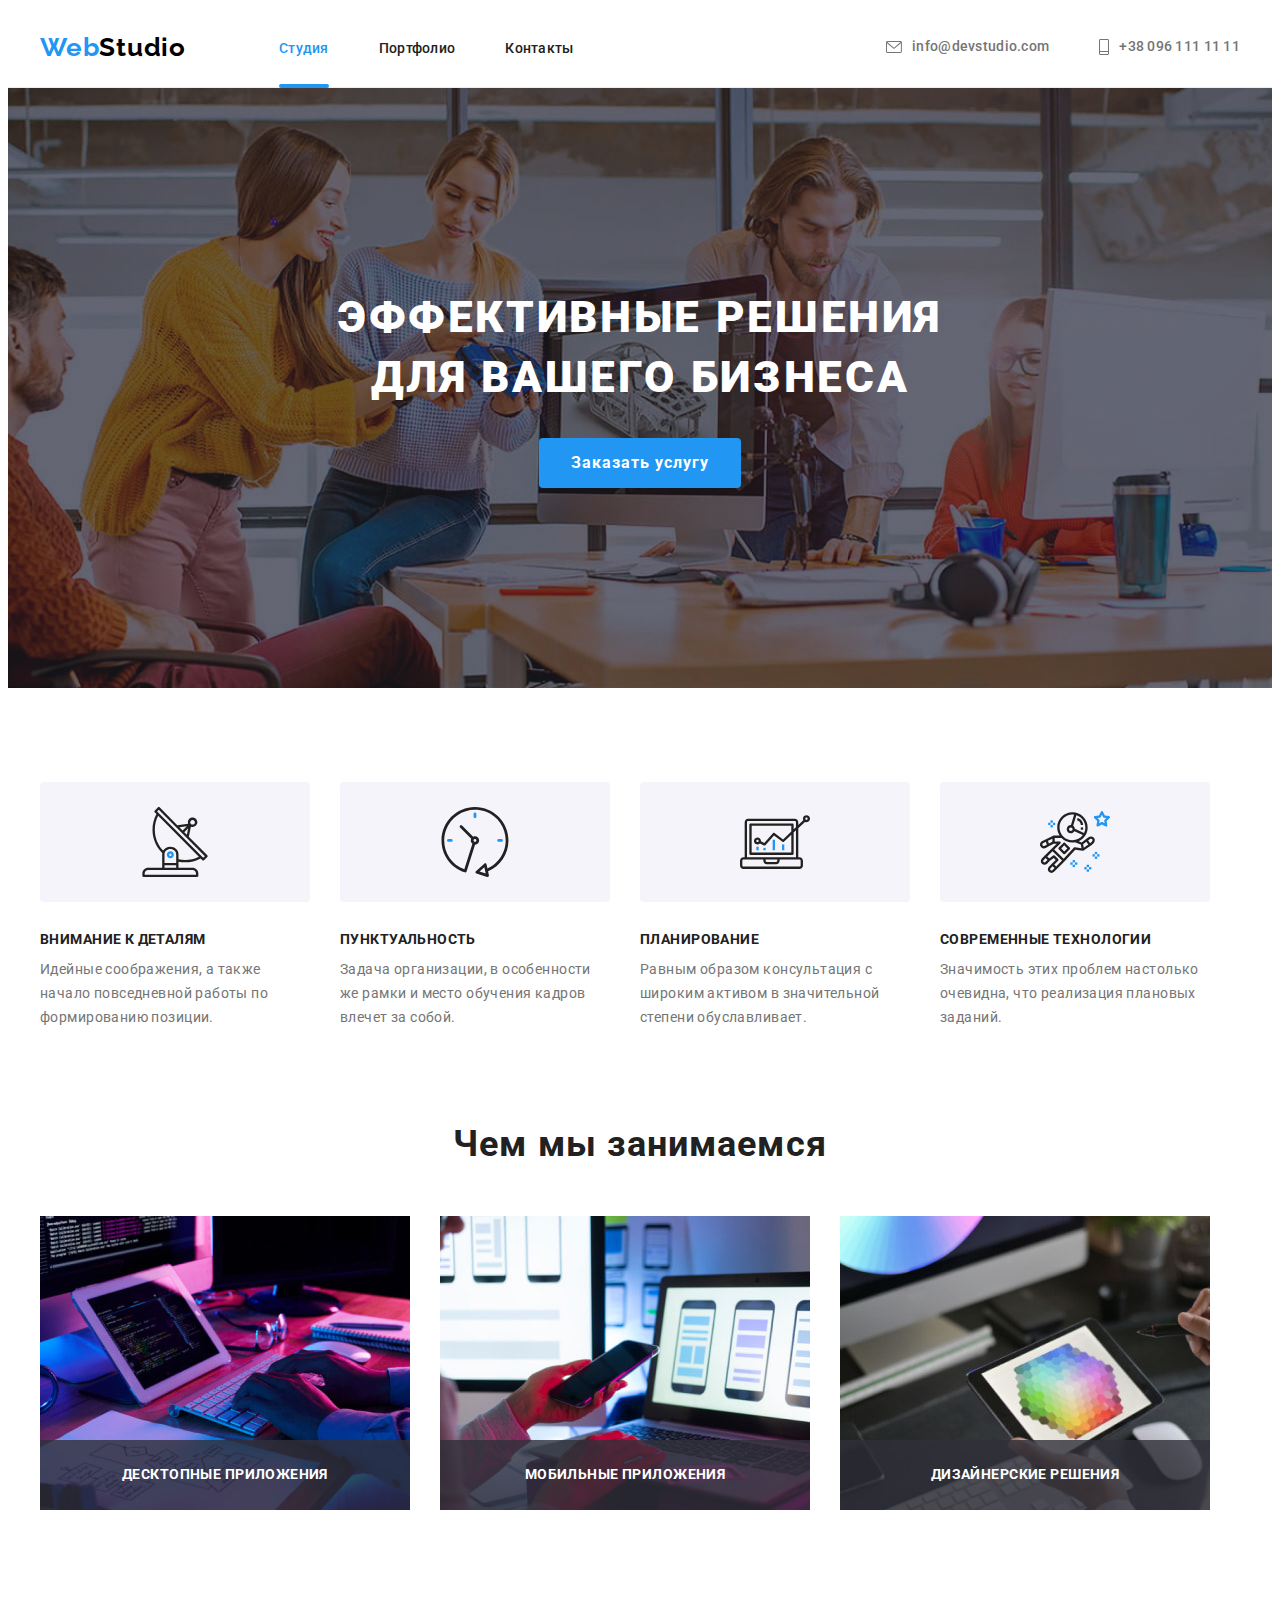
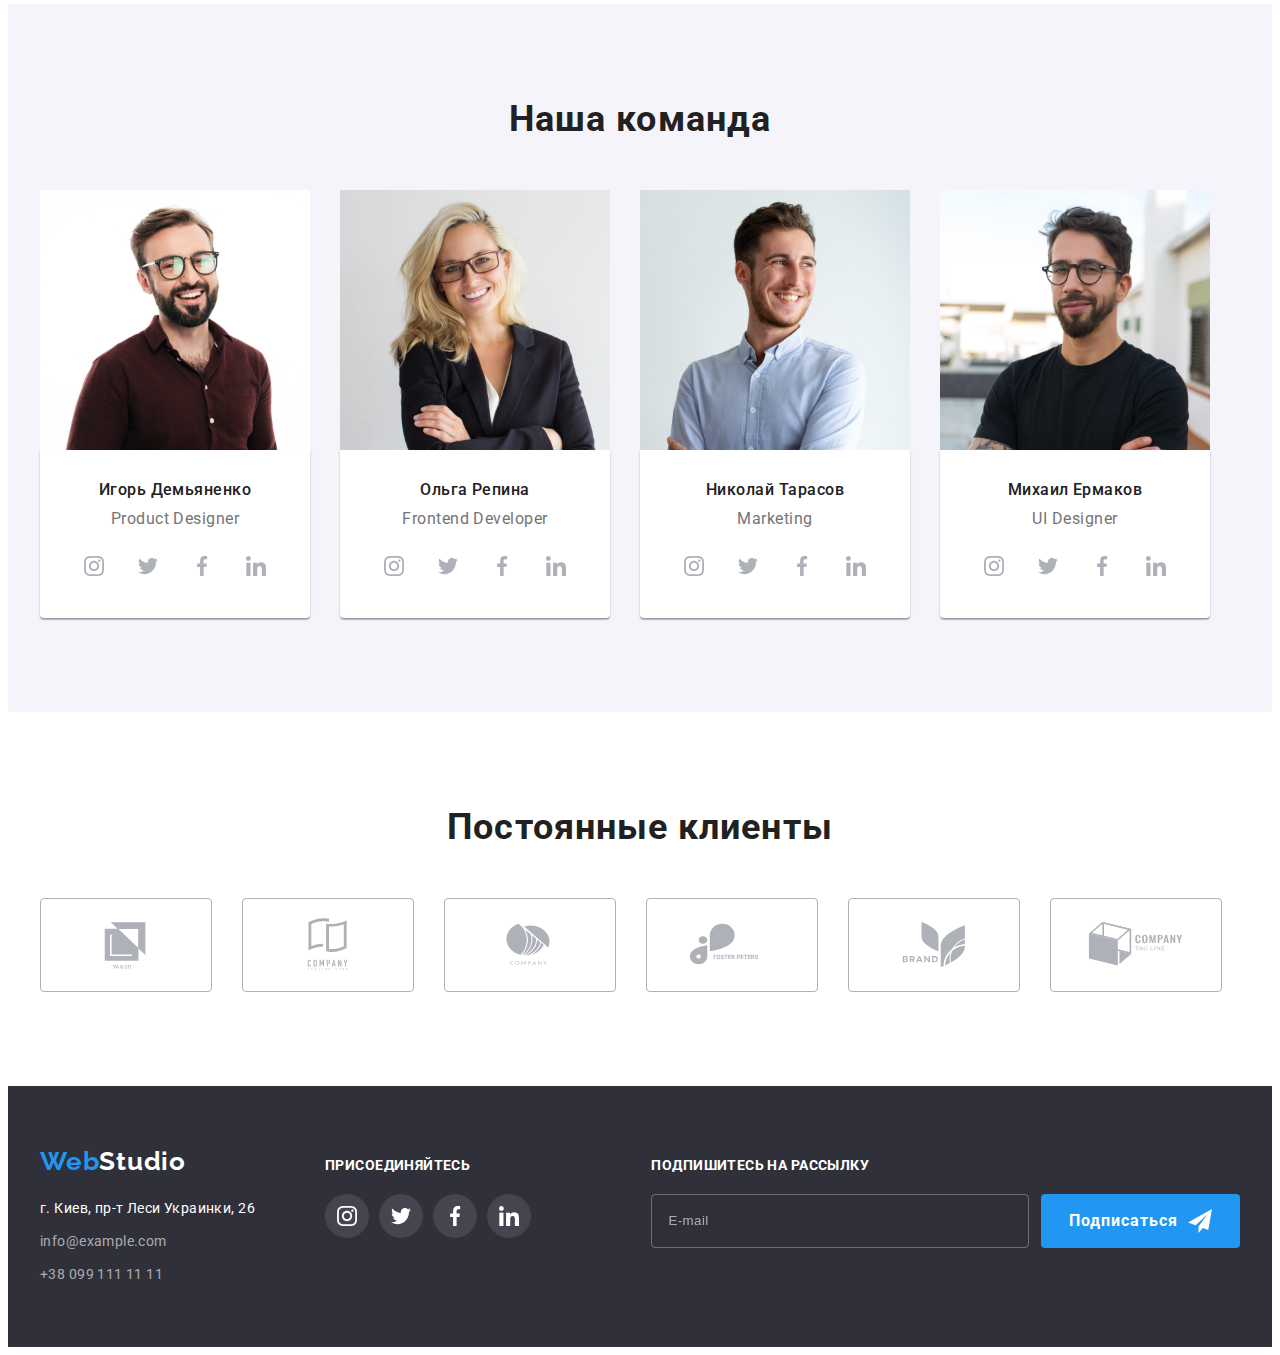
==== commit f5a5d5f6: "вносить правки до 7 дз" ====
--- a/index.html
+++ b/index.html
@@ -23,14 +23,12 @@
   <body>
     <!-- Шапка сайта -->
     <header class="site-header">
-      <div class="container header-container">
+      <div class="container site-header__container">
         <nav class="navigation">
           <a class="logo" href="./index.html">Web<span class="logo--color--black">Studio</span></a>
           <ul class="site-nav">
             <li class="site-nav__item">
-              <a class="site-nav__link site-nav__link--current" href="./index.html"
-                >Студия</a
-              >
+              <a class="site-nav__link site-nav__link--current" href="./index.html">Студия</a>
             </li>
             <li class="site-nav__item">
               <a class="site-nav__link" href="./portfolio.html">Портфолио</a>
@@ -67,15 +65,15 @@
       <!-- Баннер -->
       <section class="banner">
         <div class="container">
-          <h1 class="banner-title">Эффективные решения для вашего бизнеса</h1>
-          <button class="banner-buttons" type="button" data-modal-open>Заказать услугу</button>
+          <h1 class="banner__title">Эффективные решения для вашего бизнеса</h1>
+          <button class="banner__buttons" type="button" data-modal-open>Заказать услугу</button>
         </div>
       </section>
 
       <!-- Особенности -->
       <section class="section">
         <div class="container">
-          <h2 class="section-title visually-hidden">Особенности</h2>
+          <h2 class="section__title visually-hidden">Особенности</h2>
           <ul class="features-list">
             <li class="features-list__item">
               <div class="features-list__icon-container">
@@ -128,7 +126,7 @@
       <!-- Чем мы занимаемся -->
       <section class="section section--padding--zero">
         <div class="container">
-          <h2 class="section-title">Чем мы занимаемся</h2>
+          <h2 class="section__title">Чем мы занимаемся</h2>
           <ul class="project-list">
             <li class="project-list__item">
               <div class="project-list__item-wrapper">
@@ -165,9 +163,9 @@
       </section>
 
       <!-- Наша команда -->
-      <section class="section section--background-color--white">
+      <section class="section section--background--white">
         <div class="container">
-          <h2 class="section-title">Наша команда</h2>
+          <h2 class="section__title">Наша команда</h2>
           <ul class="team-list">
             <li class="team-list__item">
               <img src="./images/demyanenko.jpg" alt="Игорь Демьяненко" width="270" />
@@ -306,7 +304,7 @@
       </section>
       <section class="section">
         <div class="container">
-          <h2 class="section-title">Постоянные клиенты</h2>
+          <h2 class="section__title">Постоянные клиенты</h2>
           <ul class="clients-list">
             <li class="clients-list__item">
               <a class="clients-list__link" href=""
@@ -385,31 +383,31 @@
           </div>
           <div class="footer-social">
             <p class="footer-social__text">Присоединяйтесь</p>
-            <ul class="footer-social__list">
-              <li class="footer-social__item">
-                <a class="footer-social__link" href="">
-                  <svg class="footer-social__icon" width="20px" height="20px">
+            <ul class="footer-social-list">
+              <li class="footer-social-list__item">
+                <a class="footer-social-list__link" href="">
+                  <svg class="footer-social-list__icon" width="20px" height="20px">
                     <use href="./images/icons.svg#icon-instagram"></use>
                   </svg>
                 </a>
               </li>
-              <li class="footer-social__item">
-                <a class="footer-social__link" href="">
-                  <svg class="footer-social__icon" width="20px" height="20px">
+              <li class="footer-social-list__item">
+                <a class="footer-social-list__link" href="">
+                  <svg class="footer-social-list__icon" width="20px" height="20px">
                     <use href="./images/icons.svg#icon-twitter"></use>
                   </svg>
                 </a>
               </li>
-              <li class="footer-social__item">
-                <a class="footer-social__link" href="">
-                  <svg class="footer-social__icon" width="20px" height="20px">
+              <li class="footer-social-list__item">
+                <a class="footer-social-list__link" href="">
+                  <svg class="footer-social-list__icon" width="20px" height="20px">
                     <use href="./images/icons.svg#icon-facebook"></use>
                   </svg>
                 </a>
               </li>
-              <li class="footer-social__item">
-                <a class="footer-social__link" href="">
-                  <svg class="footer-social__icon" width="20px" height="20px">
+              <li class="footer-social-list__item">
+                <a class="footer-social-list__link" href="">
+                  <svg class="footer-social-list__icon" width="20px" height="20px">
                     <use href="./images/icons.svg#icon-linkedin"></use>
                   </svg>
                 </a>
@@ -426,7 +424,7 @@
                 placeholder="E-mail"
                 required
               />
-              <button class="banner-buttons footer-subscribe-form__button" type="submit">
+              <button class="banner__buttons footer-subscribe-form__button" type="submit">
                 Подписаться
                 <svg class="footer-subscribe-form__icon" width="24px" height="24px">
                   <use
@@ -499,7 +497,7 @@
               >
             </label>
           </div>
-          <button class="banner-buttons contact-form-submit-btn" type="submit">Отправить</button>
+          <button class="banner__buttons contact-form-submit-btn" type="submit">Отправить</button>
         </form>
       </div>
     </div>
--- a/css/main.min.css
+++ b/css/main.min.css
@@ -1,2 +1,2 @@
-:root{--primary-white-color: #ffffff;--primary-sonic-color: #757575;--primary-blue-color: #2196f3;--primary-black-color: #212121;--primary-background-color: #2f303a}.visually-hidden{position:absolute;width:1px;height:1px;margin:-1px;border:0;padding:0;white-space:nowrap;clip-path:inset(100%);clip:rect(0 0 0 0);overflow:hidden}body{font-family:'Roboto', sans-serif;color:var(--primary-black-color)}ul,ol{list-style:none;margin-top:0;margin-bottom:0;padding-left:0}a{text-decoration:none}h1,h2,h3,h4,h5,h6,p{margin-top:0;margin-bottom:0}img{display:block;max-width:100%;height:auto}.section{padding:94px 0}.section--padding--zero{padding-top:0}.section--background-color--white{background-color:#f5f4fa}.container{width:1200px;padding:0 15px;margin:0 auto}.site-header{border-bottom:1px solid #ececec;padding:24px 0}.header-container{display:flex;align-items:center;justify-content:space-between}.navigation{display:flex;align-items:center}.site-nav{margin-left:93px;display:flex;align-items:center}.contact-header{display:flex;align-items:center}.site-nav__item{position:relative}.site-nav__item:not(:last-child){margin-right:50px}.site-nav__link{color:var(--primary-black-color);font-weight:500;font-size:14px;line-height:1.14;letter-spacing:0.02em;transition-property:color;transition-duration:250ms;transition-timing-function:cubic-bezier(0.4, 0, 0.2, 1)}.site-nav__link:hover,.site-nav__link:focus{color:var(--primary-blue-color)}.site-nav__current--color--blue{color:var(--primary-blue-color)}.site-nav__current--color--blue::after{content:"";width:100%;height:4px;border-radius:2px;background-color:var(--primary-blue-color);position:absolute;top:45.7px;left:0;cursor:default}.contact-header__item--margin--right{margin-right:50px}.contact-header__link{display:flex;align-items:center;color:var(--primary-sonic-color);font-weight:500;font-size:14px;line-height:1.14;letter-spacing:0.02em;transition-property:color;transition-duration:250ms;transition-timing-function:cubic-bezier(0.4, 0, 0.2, 1)}.contact-header__link:hover,.contact-header__link:focus{color:var(--primary-blue-color)}.contact-header__link-icon{margin-right:10px;fill:var(--primary-sonic-color);transition-property:fill;transition-duration:250ms;transition-timing-function:cubic-bezier(0.4, 0, 0.2, 1)}.contact-header__link:hover .contact-header__link-icon,.contact-header__link:focus .contact-header__link-icon{fill:var(--primary-blue-color)}.banner{max-width:1600px;margin:0 auto;padding:200px 0;text-align:center;background-image:linear-gradient(rgba(47,48,58,0.4), rgba(47,48,58,0.4)),url("../images/background.jpg");background-color:#c4c4c4;background-size:cover;background-repeat:no-repeat;background-position:center}.banner-title{margin:0 auto 30px;width:696px;color:var(--primary-white-color);font-weight:900;font-size:44px;line-height:1.36;letter-spacing:0.06em;text-transform:uppercase}.features-list__icon-container{display:flex;justify-content:center;align-items:center;margin-bottom:30px;height:120px;background-color:#f5f4fa;border-radius:4px}.features-list__item{width:270px}.features-list__item:not(:nth-child(4n)){margin-right:30px}.features-list{display:flex}.features-list__title{margin-bottom:10px;font-weight:700;font-size:14px;line-height:1.14;letter-spacing:0.03em;text-transform:uppercase}.features-list__text{color:var(--primary-sonic-color);font-size:14px;line-height:1.71;letter-spacing:0.03em}.project-list{display:flex}.project-list__item:not(:nth-child(3n)){margin-right:30px}.project-list__item-wrapper{position:relative}.project-list__overlay{position:absolute;bottom:0;left:0;display:flex;justify-content:center;align-items:center;font-size:14px;background-color:rgba(47,48,58,0.8);color:var(--primary-white-color);font-weight:700;line-height:1.14;letter-spacing:0.03em;width:100%;height:70px;text-transform:uppercase}.team-list{display:flex}.team-list__item{background-color:var(--primary-white-color)}.team-list__item:not(:nth-child(4n)){margin-right:30px}.team-list__wrapper{padding:30px 32px;box-shadow:0 1px 3px rgba(0,0,0,0.12),0 1px 1px rgba(0,0,0,0.14),0 2px 1px rgba(0,0,0,0.2);border-radius:0 0 4px 4px}.team-list__title{margin-bottom:10px;font-weight:500;font-size:16px;line-height:1.19;text-align:center;letter-spacing:0.03em}.team-list__text{margin-bottom:16px;color:var(--primary-sonic-color);font-size:16px;line-height:1.19;text-align:center;letter-spacing:0.03em}.clients-list{display:flex}.clients-list__item:not(:last-child){margin-right:30px}.clients-list__icon{fill:#afb1b8;transition-property:fill;transition-duration:250ms;transition-timing-function:cubic-bezier(0.4, 0, 0.2, 1)}.clients-list__link:hover .clients-list__icon,.clients-list__link:focus .clients-list__icon{fill:var(--primary-blue-color)}.clients-list__link{display:flex;justify-content:center;align-items:center;border:1px solid #afb1b8;border-radius:4px;width:170px;height:92px;transition-property:border;transition-duration:250ms;transition-timing-function:cubic-bezier(0.4, 0, 0.2, 1)}.clients-list__link:hover,.clients-list__link:focus{border:1px solid var(--primary-blue-color)}.site-footer{background-color:var(--primary-background-color);padding:60px 0}.footer-container{display:flex;align-items:baseline}.address-container{margin-right:70px}.address{margin-top:20px}.contact-footer__item:not(:last-child){margin-bottom:9px}.contact-footer__link{color:var(--primary-white-color);font-style:normal;font-size:14px;line-height:1.71;letter-spacing:0.03em;transition-property:color;transition-duration:250ms;transition-timing-function:cubic-bezier(0.4, 0, 0.2, 1)}.contact-footer__link:hover,.contact-footer__link:focus{color:var(--primary-blue-color)}.contact-footer__link--color--transparent{color:rgba(255,255,255,0.6);transition-property:color;transition-duration:250ms;transition-timing-function:cubic-bezier(0.4, 0, 0.2, 1)}.contact-footer__link--color--transparent:hover,.contact-footer__link--color--transparent:focus{color:var(--primary-blue-color)}.footer-social{margin-right:auto}.footer-social__text{margin-bottom:20px;color:var(--primary-white-color);font-weight:700;font-size:14px;line-height:1.14;letter-spacing:0.03em;text-transform:uppercase}.footer-social__list{display:flex}.footer-social__item:not(:last-child){margin-right:10px}.footer-social__link{display:flex;justify-content:center;align-items:center;width:44px;height:44px;background-color:rgba(255,255,255,0.1);border-radius:50%;transition-property:background-color;transition-duration:250ms;transition-timing-function:cubic-bezier(0.4, 0, 0.2, 1)}.footer-social__link:hover,.footer-social__link:focus{background-color:var(--primary-blue-color)}.footer-social__icon{fill:var(--primary-white-color)}.footer-subscribe-form__wrapper{display:flex}.footer-subscribe-form__input{width:358px;height:50px;padding-left:16px;border:1px solid rgba(255,255,255,0.3);border-radius:4px;background-color:transparent;color:var(--primary-white-color);filter:drop-shadow(0px 4px 4px rgba(0,0,0,0.15));transition-property:border-color;transition-duration:250ms;transition-timing-function:cubic-bezier(0.4, 0, 0.2, 1)}.footer-subscribe-form__input::placeholder{line-height:1.25;letter-spacing:0.03em;color:rgba(255,255,255,0.6)}.footer-subscribe-form__input:focus{outline:none;border-color:var(--primary-blue-color)}.footer-subscribe-form__icon{margin-left:10px}.footer-subscribe-form__icon-style{fill:var(--primary-white-color)}.portfolio-item:not(:last-child){margin-right:8px}.portfolio-buttons-list{display:flex;justify-content:center;margin-bottom:50px}.portfolio-buttons{padding:6px 22px;border:transparent;border-radius:4px;font-family:inherit;background-color:#f5f4fa;color:var(--primary-black-color);font-weight:500;font-size:16px;line-height:1.63;text-align:center;letter-spacing:0.03em;cursor:pointer;transition-property:box-shadow, background-color, color;transition-duration:250ms;transition-timing-function:cubic-bezier(0.4, 0, 0.2, 1)}.portfolio-buttons:hover,.portfolio-buttons:focus{background-color:var(--primary-blue-color);color:var(--primary-white-color);box-shadow:0px 3px 1px rgba(0,0,0,0.1),0px 1px 2px rgba(0,0,0,0.08),0px 2px 2px rgba(0,0,0,0.12)}.portfolio-list{display:flex;flex-wrap:wrap}.portfolio-card-link{display:block;transition-property:box-shadow;transition-duration:250ms;transition-timing-function:cubic-bezier(0.4, 0, 0.2, 1)}.portfolio-card-link:hover,.portfolio-card-link:focus{box-shadow:0px 1px 1px rgba(0,0,0,0.12),0px 4px 4px rgba(0,0,0,0.06),1px 4px 6px rgba(0,0,0,0.16)}.portfolio-card-img-wrapper{position:relative;overflow:hidden}.overlay{font-size:18px;line-height:1.55;letter-spacing:0.03em;padding:63px 24px;color:var(--primary-white-color);background-color:rgba(33,150,243,0.9);position:absolute;top:0;left:0;width:100%;height:100%;overflow:auto;transform:translateY(100%);transition-property:transform;transition-duration:250ms;transition-timing-function:cubic-bezier(0.4, 0, 0.2, 1)}.portfolio-card-link:hover .overlay,.portfolio-card-link:focus .overlay{transform:translateY(0%)}.portfolio-card-container{padding:20px 24px;border:1px solid #eeeeee}.portfolio-card:not(:nth-child(3n)){margin-right:30px}.portfolio-card:not(:nth-last-child(-n+3)){margin-bottom:30px}.portfolio-card-title{margin-bottom:4px;color:var(--primary-black-color);font-weight:700;font-size:18px;line-height:2;letter-spacing:0.06em}.portfolio-card-description{color:var(--primary-sonic-color);font-size:16px;line-height:1.88;letter-spacing:0.03em}.logo{color:var(--primary-blue-color);font-family:Raleway;font-weight:700;font-size:26px;line-height:1.19;letter-spacing:0.03em}.logo--color--black{color:#000000}.logo--color--white{color:var(--primary-white-color)}.banner-buttons{padding:10px 32px;border-radius:4px;border:transparent;font-family:inherit;color:var(--primary-white-color);background-color:var(--primary-blue-color);cursor:pointer;font-weight:700;font-size:16px;line-height:1.88;letter-spacing:0.06em;transition-property:background-color;transition-duration:250ms;transition-timing-function:cubic-bezier(0.4, 0, 0.2, 1)}.banner-buttons:hover,.banner-buttons:focus{background-color:#188ce8}.banner-buttons.footer-subscribe-form__button{display:flex;justify-content:center;align-items:center;padding:10px 28px;margin-left:12px}.banner-buttons.footer-subscribe-form__button:hover,.banner-buttons.footer-subscribe-form__button:focus{background-color:#188ce8}.banner-buttons.contact-form-submit-btn{display:block;margin:0 auto;padding:10px 56px}.banner-buttons.contact-form-submit-btn:hover,.banner-buttons.contact-form-submit-btn:focus{background-color:#188ce8}.section-title{margin-bottom:50px;font-weight:700;font-size:36px;line-height:1.17;text-align:center;letter-spacing:0.03em}.social-list{display:flex;justify-content:center}.social-list__item:not(:last-child){margin-right:10px}.social-list__link{display:flex;justify-content:center;align-items:center;width:44px;height:44px;border-radius:50%;transition-property:background-color;transition-duration:250ms;transition-timing-function:cubic-bezier(0.4, 0, 0.2, 1)}.social-list__link:hover,.social-list__link:focus{background-color:#2196f3}.social-list__icon{fill:#afb1b8;transition-property:fill;transition-duration:250ms;transition-timing-function:cubic-bezier(0.4, 0, 0.2, 1)}.social-list__link:hover .social-list__icon,.social-list__link:focus .social-list__icon{fill:var(--primary-white-color)}.backdrop{position:fixed;top:0;left:0;width:100vw;height:100vh;background-color:rgba(0,0,0,0.2);transition-property:opacity, visibility, transform;transition-duration:250ms;transition-timing-function:cubic-bezier(0.4, 0, 0.2, 1)}.backdrop.is-hidden{opacity:0;visibility:hidden;pointer-events:none;transform:scalex(2)}.modal{position:absolute;top:50%;left:50%;transform:translate(-50%, -50%);width:528px;height:580px;background-color:var(--primary-white-color);padding:40px}.modal-close-btn{position:absolute;top:8px;right:8px;display:flex;justify-content:center;align-items:center;width:30px;height:30px;border-radius:50%;border:1px solid rgba(0,0,0,0.1);background-color:transparent;padding:0;cursor:pointer;transition-property:fill;transition-duration:250ms;transition-timing-function:cubic-bezier(0.4, 0, 0.2, 1)}.modal-close-btn:hover,.modal-close-btn:focus{fill:var(--primary-blue-color);outline:none}.contact-form-text{font-weight:700;font-size:20px;line-height:1.15;text-align:center;letter-spacing:0.03em;margin-bottom:12px}.contact-form-field{display:block;margin-bottom:10px}.contact-form-title{display:block;font-size:12px;line-height:1.17;letter-spacing:0.01em;color:var(--primary-sonic-color);margin-bottom:4px}.contact-form-input-wrapper{position:relative;display:block}.contact-form-input{width:100%;height:40px;padding-left:42px;border:1px solid rgba(33,33,33,0.2);border-radius:4px;transition-property:border-color;transition-duration:250ms;transition-timing-function:cubic-bezier(0.4, 0, 0.2, 1)}.contact-form-input:focus{outline:none;border-color:var(--primary-blue-color)}.contact-form-icon{position:absolute;top:50%;left:12px;transform:translateY(-50%);transition-property:fill;transition-duration:250ms;transition-timing-function:cubic-bezier(0.4, 0, 0.2, 1)}.contact-form-input:focus+.contact-form-icon{fill:var(--primary-blue-color)}.contact-form-comments{display:block;margin-bottom:20px}.contact-form-message{display:block;width:100%;height:120px;resize:none;border:1px solid rgba(33,33,33,0.2);border-radius:4px;padding:12px 16px;transition-property:border-color;transition-duration:250ms;transition-timing-function:cubic-bezier(0.4, 0, 0.2, 1)}.contact-form-message:focus{outline:none;border-color:var(--primary-blue-color)}.contact-form-message::placeholder{color:rgba(117,117,117,0.5);font-size:12px;line-height:1.17;letter-spacing:0.01em}.contact-form-checkbox-wrapper{margin-bottom:30px}.contact-form-checkbox-label{display:flex;align-items:center;justify-content:center;font-size:14px;line-height:1.71;letter-spacing:0.03em;color:var(--primary-sonic-color)}.contact-form-checkbox-label::before{display:inline-block;content:"";width:16px;height:15px;border:2px solid var(--primary-black-color);border-radius:2px;cursor:pointer;margin-right:7px}.contact-form-checkbox:focus+.contact-form-checkbox-label::before{outline:1px solid var(--primary-blue-color)}.contact-form-checkbox:checked+.contact-form-checkbox-label::before{background-image:url("../images/chek-icon.svg");background-color:var(--primary-blue-color);border-radius:2px;border-color:var(--primary-blue-color);background-repeat:no-repeat;background-position:center}.policy-link{color:var(--primary-blue-color);text-decoration-line:underline}
+:root{--primary-white-color: #ffffff;--primary-sonic-color: #757575;--primary-blue-color: #2196f3;--primary-black-color: #212121;--primary-background-color: #2f303a}.visually-hidden{position:absolute;width:1px;height:1px;margin:-1px;border:0;padding:0;white-space:nowrap;clip-path:inset(100%);clip:rect(0 0 0 0);overflow:hidden}body{font-family:'Roboto', sans-serif;color:var(--primary-black-color)}ul,ol{list-style:none;margin-top:0;margin-bottom:0;padding-left:0}a{text-decoration:none}h1,h2,h3,h4,h5,h6,p{margin-top:0;margin-bottom:0}img{display:block;max-width:100%;height:auto}.section{padding:94px 0}.section--padding--zero{padding-top:0}.section--background--white{background-color:#f5f4fa}.container{width:1200px;padding:0 15px;margin:0 auto}.site-header{border-bottom:1px solid #ececec;padding:24px 0}.site-header__container{display:flex;align-items:center;justify-content:space-between}.navigation{display:flex;align-items:center}.site-nav{margin-left:93px;display:flex;align-items:center}.contact-header{display:flex;align-items:center}.site-nav__item{position:relative}.site-nav__item:not(:last-child){margin-right:50px}.site-nav__link{color:var(--primary-black-color);font-weight:500;font-size:14px;line-height:1.14;letter-spacing:0.02em;transition-property:color;transition-duration:250ms;transition-timing-function:cubic-bezier(0.4, 0, 0.2, 1)}.site-nav__link:hover,.site-nav__link:focus{color:var(--primary-blue-color)}.site-nav__link--current{color:var(--primary-blue-color)}.site-nav__link--current::after{content:"";width:100%;height:4px;border-radius:2px;background-color:var(--primary-blue-color);position:absolute;top:45.7px;left:0;cursor:default}.contact-header__item--margin--right{margin-right:50px}.contact-header__link{display:flex;align-items:center;color:var(--primary-sonic-color);font-weight:500;font-size:14px;line-height:1.14;letter-spacing:0.02em;transition-property:color;transition-duration:250ms;transition-timing-function:cubic-bezier(0.4, 0, 0.2, 1)}.contact-header__link:hover,.contact-header__link:focus{color:var(--primary-blue-color)}.contact-header__link-icon{margin-right:10px;fill:var(--primary-sonic-color);transition-property:fill;transition-duration:250ms;transition-timing-function:cubic-bezier(0.4, 0, 0.2, 1)}.contact-header__link:hover .contact-header__link-icon,.contact-header__link:focus .contact-header__link-icon{fill:var(--primary-blue-color)}.banner{max-width:1600px;margin:0 auto;padding:200px 0;text-align:center;background-image:linear-gradient(rgba(47,48,58,0.4), rgba(47,48,58,0.4)),url("../images/background.jpg");background-color:#c4c4c4;background-size:cover;background-repeat:no-repeat;background-position:center}.banner__title{margin:0 auto 30px;width:696px;color:var(--primary-white-color);font-weight:900;font-size:44px;line-height:1.36;letter-spacing:0.06em;text-transform:uppercase}.features-list__icon-container{display:flex;justify-content:center;align-items:center;margin-bottom:30px;height:120px;background-color:#f5f4fa;border-radius:4px}.features-list__item{width:270px}.features-list__item:not(:nth-child(4n)){margin-right:30px}.features-list{display:flex}.features-list__title{margin-bottom:10px;font-weight:700;font-size:14px;line-height:1.14;letter-spacing:0.03em;text-transform:uppercase}.features-list__text{color:var(--primary-sonic-color);font-size:14px;line-height:1.71;letter-spacing:0.03em}.project-list{display:flex}.project-list__item:not(:nth-child(3n)){margin-right:30px}.project-list__item-wrapper{position:relative}.project-list__overlay{position:absolute;bottom:0;left:0;display:flex;justify-content:center;align-items:center;font-size:14px;background-color:rgba(47,48,58,0.8);color:var(--primary-white-color);font-weight:700;line-height:1.14;letter-spacing:0.03em;width:100%;height:70px;text-transform:uppercase}.team-list{display:flex}.team-list__item{background-color:var(--primary-white-color)}.team-list__item:not(:nth-child(4n)){margin-right:30px}.team-list__wrapper{padding:30px 32px;box-shadow:0 1px 3px rgba(0,0,0,0.12),0 1px 1px rgba(0,0,0,0.14),0 2px 1px rgba(0,0,0,0.2);border-radius:0 0 4px 4px}.team-list__title{margin-bottom:10px;font-weight:500;font-size:16px;line-height:1.19;text-align:center;letter-spacing:0.03em}.team-list__text{margin-bottom:16px;color:var(--primary-sonic-color);font-size:16px;line-height:1.19;text-align:center;letter-spacing:0.03em}.clients-list{display:flex}.clients-list__item:not(:last-child){margin-right:30px}.clients-list__icon{fill:#afb1b8;transition-property:fill;transition-duration:250ms;transition-timing-function:cubic-bezier(0.4, 0, 0.2, 1)}.clients-list__link:hover .clients-list__icon,.clients-list__link:focus .clients-list__icon{fill:var(--primary-blue-color)}.clients-list__link{display:flex;justify-content:center;align-items:center;border:1px solid #afb1b8;border-radius:4px;width:170px;height:92px;transition-property:border;transition-duration:250ms;transition-timing-function:cubic-bezier(0.4, 0, 0.2, 1)}.clients-list__link:hover,.clients-list__link:focus{border:1px solid var(--primary-blue-color)}.site-footer{background-color:var(--primary-background-color);padding:60px 0}.footer-container{display:flex;align-items:baseline}.address-container{margin-right:70px}.address{margin-top:20px}.contact-footer__item:not(:last-child){margin-bottom:9px}.contact-footer__link{color:var(--primary-white-color);font-style:normal;font-size:14px;line-height:1.71;letter-spacing:0.03em;transition-property:color;transition-duration:250ms;transition-timing-function:cubic-bezier(0.4, 0, 0.2, 1)}.contact-footer__link:hover,.contact-footer__link:focus{color:var(--primary-blue-color)}.contact-footer__link--color--transparent{color:rgba(255,255,255,0.6);transition-property:color;transition-duration:250ms;transition-timing-function:cubic-bezier(0.4, 0, 0.2, 1)}.contact-footer__link--color--transparent:hover,.contact-footer__link--color--transparent:focus{color:var(--primary-blue-color)}.footer-social{margin-right:auto}.footer-social__text{margin-bottom:20px;color:var(--primary-white-color);font-weight:700;font-size:14px;line-height:1.14;letter-spacing:0.03em;text-transform:uppercase}.footer-social-list{display:flex}.footer-social-list__item:not(:last-child){margin-right:10px}.footer-social-list__link{display:flex;justify-content:center;align-items:center;width:44px;height:44px;background-color:rgba(255,255,255,0.1);border-radius:50%;transition-property:background-color;transition-duration:250ms;transition-timing-function:cubic-bezier(0.4, 0, 0.2, 1)}.footer-social-list__link:hover,.footer-social-list__link:focus{background-color:var(--primary-blue-color)}.footer-social-list__icon{fill:var(--primary-white-color)}.footer-subscribe-form__wrapper{display:flex}.footer-subscribe-form__input{width:358px;height:50px;padding-left:16px;border:1px solid rgba(255,255,255,0.3);border-radius:4px;background-color:transparent;color:var(--primary-white-color);filter:drop-shadow(0px 4px 4px rgba(0,0,0,0.15));transition-property:border-color;transition-duration:250ms;transition-timing-function:cubic-bezier(0.4, 0, 0.2, 1)}.footer-subscribe-form__input::placeholder{line-height:1.25;letter-spacing:0.03em;color:rgba(255,255,255,0.6)}.footer-subscribe-form__input:focus{outline:none;border-color:var(--primary-blue-color)}.footer-subscribe-form__icon{margin-left:10px}.footer-subscribe-form__icon-style{fill:var(--primary-white-color)}.portfolio-item:not(:last-child){margin-right:8px}.portfolio-buttons-list{display:flex;justify-content:center;margin-bottom:50px}.portfolio-buttons{padding:6px 22px;border:transparent;border-radius:4px;font-family:inherit;background-color:#f5f4fa;color:var(--primary-black-color);font-weight:500;font-size:16px;line-height:1.63;text-align:center;letter-spacing:0.03em;cursor:pointer;transition-property:box-shadow, background-color, color;transition-duration:250ms;transition-timing-function:cubic-bezier(0.4, 0, 0.2, 1)}.portfolio-buttons:hover,.portfolio-buttons:focus{background-color:var(--primary-blue-color);color:var(--primary-white-color);box-shadow:0px 3px 1px rgba(0,0,0,0.1),0px 1px 2px rgba(0,0,0,0.08),0px 2px 2px rgba(0,0,0,0.12)}.portfolio-list{display:flex;flex-wrap:wrap}.portfolio-card-link{display:block;transition-property:box-shadow;transition-duration:250ms;transition-timing-function:cubic-bezier(0.4, 0, 0.2, 1)}.portfolio-card-link:hover,.portfolio-card-link:focus{box-shadow:0px 1px 1px rgba(0,0,0,0.12),0px 4px 4px rgba(0,0,0,0.06),1px 4px 6px rgba(0,0,0,0.16)}.portfolio-card-img-wrapper{position:relative;overflow:hidden}.overlay{font-size:18px;line-height:1.55;letter-spacing:0.03em;padding:63px 24px;color:var(--primary-white-color);background-color:rgba(33,150,243,0.9);position:absolute;top:0;left:0;width:100%;height:100%;overflow:auto;transform:translateY(100%);transition-property:transform;transition-duration:250ms;transition-timing-function:cubic-bezier(0.4, 0, 0.2, 1)}.portfolio-card-link:hover .overlay,.portfolio-card-link:focus .overlay{transform:translateY(0%)}.portfolio-card-container{padding:20px 24px;border:1px solid #eeeeee}.portfolio-card:not(:nth-child(3n)){margin-right:30px}.portfolio-card:not(:nth-last-child(-n+3)){margin-bottom:30px}.portfolio-card-title{margin-bottom:4px;color:var(--primary-black-color);font-weight:700;font-size:18px;line-height:2;letter-spacing:0.06em}.portfolio-card-description{color:var(--primary-sonic-color);font-size:16px;line-height:1.88;letter-spacing:0.03em}.logo{color:var(--primary-blue-color);font-family:Raleway;font-weight:700;font-size:26px;line-height:1.19;letter-spacing:0.03em}.logo--color--black{color:#000000}.logo--color--white{color:var(--primary-white-color)}.banner__buttons{padding:10px 32px;border-radius:4px;border:transparent;font-family:inherit;color:var(--primary-white-color);background-color:var(--primary-blue-color);cursor:pointer;font-weight:700;font-size:16px;line-height:1.88;letter-spacing:0.06em;transition-property:background-color;transition-duration:250ms;transition-timing-function:cubic-bezier(0.4, 0, 0.2, 1)}.banner__buttons:hover,.banner__buttons:focus{background-color:#188ce8}.banner__buttons.footer-subscribe-form__button{display:flex;justify-content:center;align-items:center;padding:10px 28px;margin-left:12px}.banner__buttons.footer-subscribe-form__button:hover,.banner__buttons.footer-subscribe-form__button:focus{background-color:#188ce8}.banner__buttons.contact-form-submit-btn{display:block;margin:0 auto;padding:10px 56px}.banner__buttons.contact-form-submit-btn:hover,.banner__buttons.contact-form-submit-btn:focus{background-color:#188ce8}.section__title{margin-bottom:50px;font-weight:700;font-size:36px;line-height:1.17;text-align:center;letter-spacing:0.03em}.social-list{display:flex;justify-content:center}.social-list__item:not(:last-child){margin-right:10px}.social-list__link{display:flex;justify-content:center;align-items:center;width:44px;height:44px;border-radius:50%;transition-property:background-color;transition-duration:250ms;transition-timing-function:cubic-bezier(0.4, 0, 0.2, 1)}.social-list__link:hover,.social-list__link:focus{background-color:#2196f3}.social-list__icon{fill:#afb1b8;transition-property:fill;transition-duration:250ms;transition-timing-function:cubic-bezier(0.4, 0, 0.2, 1)}.social-list__link:hover .social-list__icon,.social-list__link:focus .social-list__icon{fill:var(--primary-white-color)}.backdrop{position:fixed;top:0;left:0;width:100vw;height:100vh;background-color:rgba(0,0,0,0.2);transition-property:opacity, visibility, transform;transition-duration:250ms;transition-timing-function:cubic-bezier(0.4, 0, 0.2, 1)}.backdrop.is-hidden{opacity:0;visibility:hidden;pointer-events:none;transform:scalex(2)}.modal{position:absolute;top:50%;left:50%;transform:translate(-50%, -50%);width:528px;height:580px;background-color:var(--primary-white-color);padding:40px}.modal-close-btn{position:absolute;top:8px;right:8px;display:flex;justify-content:center;align-items:center;width:30px;height:30px;border-radius:50%;border:1px solid rgba(0,0,0,0.1);background-color:transparent;padding:0;cursor:pointer;transition-property:fill;transition-duration:250ms;transition-timing-function:cubic-bezier(0.4, 0, 0.2, 1)}.modal-close-btn:hover,.modal-close-btn:focus{fill:var(--primary-blue-color);outline:none}.contact-form-text{font-weight:700;font-size:20px;line-height:1.15;text-align:center;letter-spacing:0.03em;margin-bottom:12px}.contact-form-field{display:block;margin-bottom:10px}.contact-form-title{display:block;font-size:12px;line-height:1.17;letter-spacing:0.01em;color:var(--primary-sonic-color);margin-bottom:4px}.contact-form-input-wrapper{position:relative;display:block}.contact-form-input{width:100%;height:40px;padding-left:42px;border:1px solid rgba(33,33,33,0.2);border-radius:4px;transition-property:border-color;transition-duration:250ms;transition-timing-function:cubic-bezier(0.4, 0, 0.2, 1)}.contact-form-input:focus{outline:none;border-color:var(--primary-blue-color)}.contact-form-icon{position:absolute;top:50%;left:12px;transform:translateY(-50%);transition-property:fill;transition-duration:250ms;transition-timing-function:cubic-bezier(0.4, 0, 0.2, 1)}.contact-form-input:focus+.contact-form-icon{fill:var(--primary-blue-color)}.contact-form-comments{display:block;margin-bottom:20px}.contact-form-message{display:block;width:100%;height:120px;resize:none;border:1px solid rgba(33,33,33,0.2);border-radius:4px;padding:12px 16px;transition-property:border-color;transition-duration:250ms;transition-timing-function:cubic-bezier(0.4, 0, 0.2, 1)}.contact-form-message:focus{outline:none;border-color:var(--primary-blue-color)}.contact-form-message::placeholder{color:rgba(117,117,117,0.5);font-size:12px;line-height:1.17;letter-spacing:0.01em}.contact-form-checkbox-wrapper{margin-bottom:30px}.contact-form-checkbox-label{display:flex;align-items:center;justify-content:center;font-size:14px;line-height:1.71;letter-spacing:0.03em;color:var(--primary-sonic-color)}.contact-form-checkbox-label::before{display:inline-block;content:"";width:16px;height:15px;border:2px solid var(--primary-black-color);border-radius:2px;cursor:pointer;margin-right:7px}.contact-form-checkbox:focus+.contact-form-checkbox-label::before{outline:1px solid var(--primary-blue-color)}.contact-form-checkbox:checked+.contact-form-checkbox-label::before{background-image:url("../images/chek-icon.svg");background-color:var(--primary-blue-color);border-radius:2px;border-color:var(--primary-blue-color);background-repeat:no-repeat;background-position:center}.policy-link{color:var(--primary-blue-color);text-decoration-line:underline}
 /*# sourceMappingURL=main.min.css.map */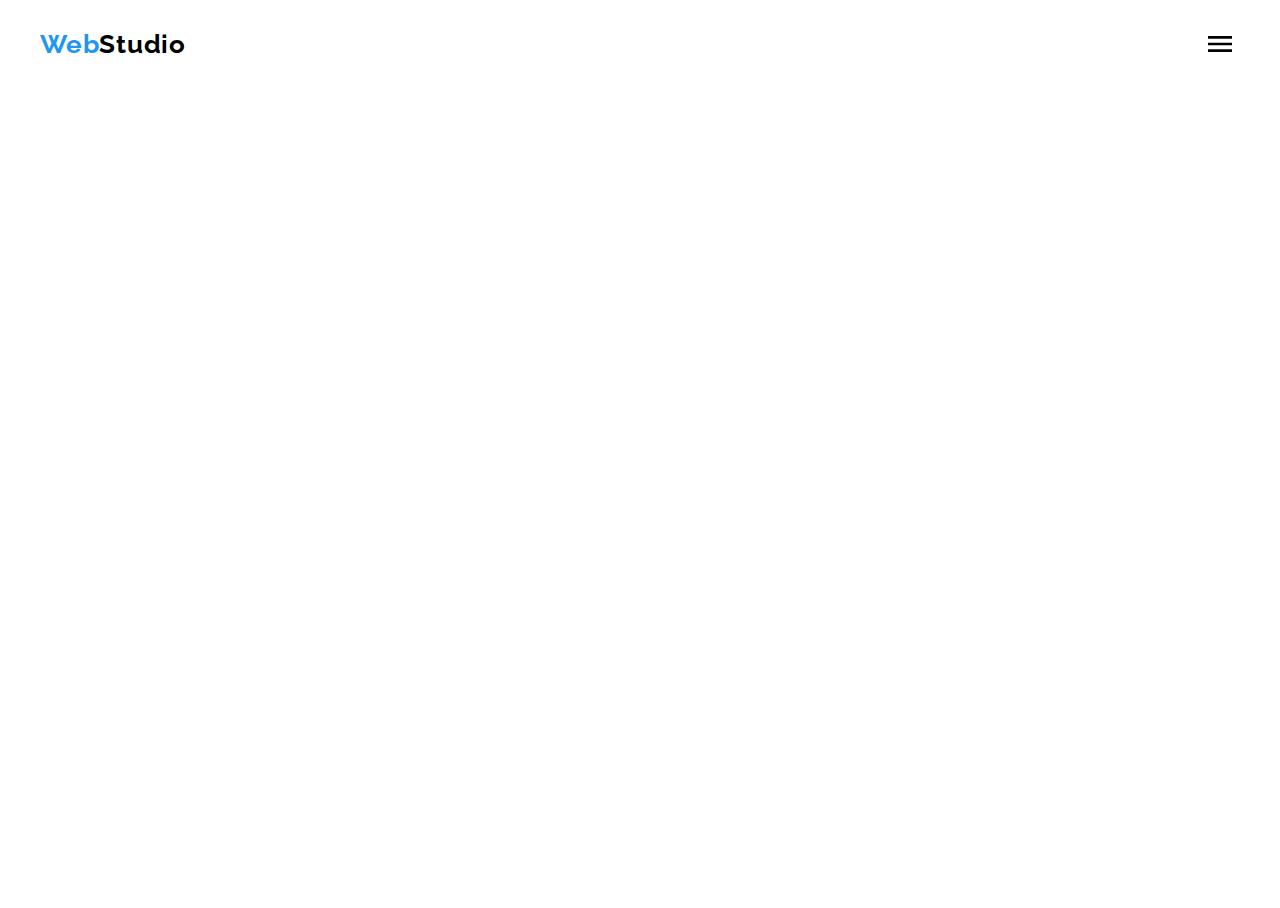
==== commit e0b93c1b: "начало 8 домашки" ====
--- a/index.html
+++ b/index.html
@@ -24,8 +24,8 @@
     <!-- Шапка сайта -->
     <header class="site-header">
       <div class="container site-header__container">
-        <nav class="navigation">
-          <a class="logo" href="./index.html">Web<span class="logo--color--black">Studio</span></a>
+        <nav class="site-header__navigation">
+          <a class="logo" href="./index.html">Web<span class="logo__black">Studio</span></a>
           <ul class="site-nav">
             <li class="site-nav__item">
               <a class="site-nav__link site-nav__link--current" href="./index.html">Студия</a>
@@ -38,6 +38,12 @@
             </li>
           </ul>
         </nav>
+
+        <button type="button" class="mobile-menu-btn" data-menu-open>
+          <svg class="mobile-menu-btn__icon" width="40" height="40">
+            <use href="./images/icons.svg#icon-menu-burger"></use>
+          </svg>
+        </button>
 
         <ul class="contact-header">
           <li class="contact-header__item contact-header__item--margin--right">
@@ -58,20 +64,74 @@
           </li>
         </ul>
       </div>
+      <div class="mobile-menu" data-menu>
+        <div class="container mobile-menu__container">
+          <button type="button" class="mobile-menu__btn-close" data-menu-close>
+            <svg class="mobile-menu__icon-close" width="40" height="40">
+              <use href="./images/icons.svg#icon-close-mobile"></use>
+            </svg>
+          </button>
+          <div class="menu-wrapper">
+            <ul class="mobile-nav">
+              <li class="mobile-nav__item">
+                <a class="mobile-nav__link mobile-nav__link--current" href="./index.html">Студия</a>
+              </li>
+              <li class="mobile-nav__item">
+                <a class="mobile-nav__link" href="./portfolio.html">Портфолио</a>
+              </li>
+              <li class="mobile-nav__item">
+                <a class="mobile-nav__link" href="./contacts.html">Контакты</a>
+              </li>
+            </ul>
+          </div>
+
+          <div class="mobile-contact-container">
+            <ul class="mobile-contact-header">
+              <li class="mobile-contact-header__item">
+                <a
+                  class="mobile-contact-header_link mobile-contact-header_link--accent"
+                  href="tel:+380961111111"
+                  >+38 096 111 11 11</a
+                >
+              </li>
+              <li class="mobile-contact-header__item">
+                <a class="mobile-contact-header_link" href="mailto:info@devstudio.com"
+                  >info@devstudio.com</a
+                >
+              </li>
+            </ul>
+
+            <ul class="mobile-header-social">
+              <li class="mobile-header-social__item">
+                <a class="mobile-header-social__link" href="">Instagram</a>
+              </li>
+              <li class="mobile-header-social__item">
+                <a class="mobile-header-social__link" href="">Twitter</a>
+              </li>
+              <li class="mobile-header-social__item">
+                <a class="mobile-header-social__link" href="">Facebook</a>
+              </li>
+              <li class="mobile-header-social__item">
+                <a class="mobile-header-social__link" href="">LinkedIn</a>
+              </li>
+            </ul>
+          </div>
+        </div>
+      </div>
     </header>
 
     <!-- Уникальный контент -->
     <main>
       <!-- Баннер -->
-      <section class="banner">
+      <!-- <section class="banner">
         <div class="container">
           <h1 class="banner__title">Эффективные решения для вашего бизнеса</h1>
           <button class="banner__buttons" type="button" data-modal-open>Заказать услугу</button>
         </div>
-      </section>
+      </section> -->
 
       <!-- Особенности -->
-      <section class="section">
+      <!-- <section class="section">
         <div class="container">
           <h2 class="section__title visually-hidden">Особенности</h2>
           <ul class="features-list">
@@ -121,10 +181,10 @@
             </li>
           </ul>
         </div>
-      </section>
+      </section> -->
 
       <!-- Чем мы занимаемся -->
-      <section class="section section--padding--zero">
+      <!-- <section class="section section--padding--zero">
         <div class="container">
           <h2 class="section__title">Чем мы занимаемся</h2>
           <ul class="project-list">
@@ -160,10 +220,10 @@
             </li>
           </ul>
         </div>
-      </section>
+      </section> -->
 
       <!-- Наша команда -->
-      <section class="section section--background--white">
+      <!-- <section class="section section--background--white">
         <div class="container">
           <h2 class="section__title">Наша команда</h2>
           <ul class="team-list">
@@ -344,20 +404,18 @@
             </li>
           </ul>
         </div>
-      </section>
+      </section> -->
     </main>
 
     <!-- Футер -->
-    <footer class="site-footer">
+    <!-- <footer class="site-footer">
       <div class="container">
         <div class="footer-container">
           <div class="address-container">
-            <a class="logo" href="./index.html"
-              >Web<span class="logo--color--white">Studio</span></a
-            >
-
-            <!-- Контакты -->
-            <address class="address">
+            <a class="logo" href="./index.html">Web<span class="logo__white">Studio</span></a> -->
+
+    <!-- Контакты -->
+    <!-- <address class="address">
               <ul class="contact-footer">
                 <li class="contact-footer__item">
                   <a class="contact-footer__link" href="https://goo.gl/maps/V5BgEMV831Q8AJGa7"
@@ -500,7 +558,8 @@
           <button class="banner__buttons contact-form-submit-btn" type="submit">Отправить</button>
         </form>
       </div>
-    </div>
+    </div> -->
     <script src="./js/modal.js"></script>
+    <script src="./js/menu.js"></script>
   </body>
 </html>
--- a/css/main.min.css
+++ b/css/main.min.css
@@ -1,2 +1,2 @@
-:root{--primary-white-color: #ffffff;--primary-sonic-color: #757575;--primary-blue-color: #2196f3;--primary-black-color: #212121;--primary-background-color: #2f303a}.visually-hidden{position:absolute;width:1px;height:1px;margin:-1px;border:0;padding:0;white-space:nowrap;clip-path:inset(100%);clip:rect(0 0 0 0);overflow:hidden}body{font-family:'Roboto', sans-serif;color:var(--primary-black-color)}ul,ol{list-style:none;margin-top:0;margin-bottom:0;padding-left:0}a{text-decoration:none}h1,h2,h3,h4,h5,h6,p{margin-top:0;margin-bottom:0}img{display:block;max-width:100%;height:auto}.section{padding:94px 0}.section--padding--zero{padding-top:0}.section--background--white{background-color:#f5f4fa}.container{width:1200px;padding:0 15px;margin:0 auto}.site-header{border-bottom:1px solid #ececec;padding:24px 0}.site-header__container{display:flex;align-items:center;justify-content:space-between}.navigation{display:flex;align-items:center}.site-nav{margin-left:93px;display:flex;align-items:center}.contact-header{display:flex;align-items:center}.site-nav__item{position:relative}.site-nav__item:not(:last-child){margin-right:50px}.site-nav__link{color:var(--primary-black-color);font-weight:500;font-size:14px;line-height:1.14;letter-spacing:0.02em;transition-property:color;transition-duration:250ms;transition-timing-function:cubic-bezier(0.4, 0, 0.2, 1)}.site-nav__link:hover,.site-nav__link:focus{color:var(--primary-blue-color)}.site-nav__link--current{color:var(--primary-blue-color)}.site-nav__link--current::after{content:"";width:100%;height:4px;border-radius:2px;background-color:var(--primary-blue-color);position:absolute;top:45.7px;left:0;cursor:default}.contact-header__item--margin--right{margin-right:50px}.contact-header__link{display:flex;align-items:center;color:var(--primary-sonic-color);font-weight:500;font-size:14px;line-height:1.14;letter-spacing:0.02em;transition-property:color;transition-duration:250ms;transition-timing-function:cubic-bezier(0.4, 0, 0.2, 1)}.contact-header__link:hover,.contact-header__link:focus{color:var(--primary-blue-color)}.contact-header__link-icon{margin-right:10px;fill:var(--primary-sonic-color);transition-property:fill;transition-duration:250ms;transition-timing-function:cubic-bezier(0.4, 0, 0.2, 1)}.contact-header__link:hover .contact-header__link-icon,.contact-header__link:focus .contact-header__link-icon{fill:var(--primary-blue-color)}.banner{max-width:1600px;margin:0 auto;padding:200px 0;text-align:center;background-image:linear-gradient(rgba(47,48,58,0.4), rgba(47,48,58,0.4)),url("../images/background.jpg");background-color:#c4c4c4;background-size:cover;background-repeat:no-repeat;background-position:center}.banner__title{margin:0 auto 30px;width:696px;color:var(--primary-white-color);font-weight:900;font-size:44px;line-height:1.36;letter-spacing:0.06em;text-transform:uppercase}.features-list__icon-container{display:flex;justify-content:center;align-items:center;margin-bottom:30px;height:120px;background-color:#f5f4fa;border-radius:4px}.features-list__item{width:270px}.features-list__item:not(:nth-child(4n)){margin-right:30px}.features-list{display:flex}.features-list__title{margin-bottom:10px;font-weight:700;font-size:14px;line-height:1.14;letter-spacing:0.03em;text-transform:uppercase}.features-list__text{color:var(--primary-sonic-color);font-size:14px;line-height:1.71;letter-spacing:0.03em}.project-list{display:flex}.project-list__item:not(:nth-child(3n)){margin-right:30px}.project-list__item-wrapper{position:relative}.project-list__overlay{position:absolute;bottom:0;left:0;display:flex;justify-content:center;align-items:center;font-size:14px;background-color:rgba(47,48,58,0.8);color:var(--primary-white-color);font-weight:700;line-height:1.14;letter-spacing:0.03em;width:100%;height:70px;text-transform:uppercase}.team-list{display:flex}.team-list__item{background-color:var(--primary-white-color)}.team-list__item:not(:nth-child(4n)){margin-right:30px}.team-list__wrapper{padding:30px 32px;box-shadow:0 1px 3px rgba(0,0,0,0.12),0 1px 1px rgba(0,0,0,0.14),0 2px 1px rgba(0,0,0,0.2);border-radius:0 0 4px 4px}.team-list__title{margin-bottom:10px;font-weight:500;font-size:16px;line-height:1.19;text-align:center;letter-spacing:0.03em}.team-list__text{margin-bottom:16px;color:var(--primary-sonic-color);font-size:16px;line-height:1.19;text-align:center;letter-spacing:0.03em}.clients-list{display:flex}.clients-list__item:not(:last-child){margin-right:30px}.clients-list__icon{fill:#afb1b8;transition-property:fill;transition-duration:250ms;transition-timing-function:cubic-bezier(0.4, 0, 0.2, 1)}.clients-list__link:hover .clients-list__icon,.clients-list__link:focus .clients-list__icon{fill:var(--primary-blue-color)}.clients-list__link{display:flex;justify-content:center;align-items:center;border:1px solid #afb1b8;border-radius:4px;width:170px;height:92px;transition-property:border;transition-duration:250ms;transition-timing-function:cubic-bezier(0.4, 0, 0.2, 1)}.clients-list__link:hover,.clients-list__link:focus{border:1px solid var(--primary-blue-color)}.site-footer{background-color:var(--primary-background-color);padding:60px 0}.footer-container{display:flex;align-items:baseline}.address-container{margin-right:70px}.address{margin-top:20px}.contact-footer__item:not(:last-child){margin-bottom:9px}.contact-footer__link{color:var(--primary-white-color);font-style:normal;font-size:14px;line-height:1.71;letter-spacing:0.03em;transition-property:color;transition-duration:250ms;transition-timing-function:cubic-bezier(0.4, 0, 0.2, 1)}.contact-footer__link:hover,.contact-footer__link:focus{color:var(--primary-blue-color)}.contact-footer__link--color--transparent{color:rgba(255,255,255,0.6);transition-property:color;transition-duration:250ms;transition-timing-function:cubic-bezier(0.4, 0, 0.2, 1)}.contact-footer__link--color--transparent:hover,.contact-footer__link--color--transparent:focus{color:var(--primary-blue-color)}.footer-social{margin-right:auto}.footer-social__text{margin-bottom:20px;color:var(--primary-white-color);font-weight:700;font-size:14px;line-height:1.14;letter-spacing:0.03em;text-transform:uppercase}.footer-social-list{display:flex}.footer-social-list__item:not(:last-child){margin-right:10px}.footer-social-list__link{display:flex;justify-content:center;align-items:center;width:44px;height:44px;background-color:rgba(255,255,255,0.1);border-radius:50%;transition-property:background-color;transition-duration:250ms;transition-timing-function:cubic-bezier(0.4, 0, 0.2, 1)}.footer-social-list__link:hover,.footer-social-list__link:focus{background-color:var(--primary-blue-color)}.footer-social-list__icon{fill:var(--primary-white-color)}.footer-subscribe-form__wrapper{display:flex}.footer-subscribe-form__input{width:358px;height:50px;padding-left:16px;border:1px solid rgba(255,255,255,0.3);border-radius:4px;background-color:transparent;color:var(--primary-white-color);filter:drop-shadow(0px 4px 4px rgba(0,0,0,0.15));transition-property:border-color;transition-duration:250ms;transition-timing-function:cubic-bezier(0.4, 0, 0.2, 1)}.footer-subscribe-form__input::placeholder{line-height:1.25;letter-spacing:0.03em;color:rgba(255,255,255,0.6)}.footer-subscribe-form__input:focus{outline:none;border-color:var(--primary-blue-color)}.footer-subscribe-form__icon{margin-left:10px}.footer-subscribe-form__icon-style{fill:var(--primary-white-color)}.portfolio-item:not(:last-child){margin-right:8px}.portfolio-buttons-list{display:flex;justify-content:center;margin-bottom:50px}.portfolio-buttons{padding:6px 22px;border:transparent;border-radius:4px;font-family:inherit;background-color:#f5f4fa;color:var(--primary-black-color);font-weight:500;font-size:16px;line-height:1.63;text-align:center;letter-spacing:0.03em;cursor:pointer;transition-property:box-shadow, background-color, color;transition-duration:250ms;transition-timing-function:cubic-bezier(0.4, 0, 0.2, 1)}.portfolio-buttons:hover,.portfolio-buttons:focus{background-color:var(--primary-blue-color);color:var(--primary-white-color);box-shadow:0px 3px 1px rgba(0,0,0,0.1),0px 1px 2px rgba(0,0,0,0.08),0px 2px 2px rgba(0,0,0,0.12)}.portfolio-list{display:flex;flex-wrap:wrap}.portfolio-card-link{display:block;transition-property:box-shadow;transition-duration:250ms;transition-timing-function:cubic-bezier(0.4, 0, 0.2, 1)}.portfolio-card-link:hover,.portfolio-card-link:focus{box-shadow:0px 1px 1px rgba(0,0,0,0.12),0px 4px 4px rgba(0,0,0,0.06),1px 4px 6px rgba(0,0,0,0.16)}.portfolio-card-img-wrapper{position:relative;overflow:hidden}.overlay{font-size:18px;line-height:1.55;letter-spacing:0.03em;padding:63px 24px;color:var(--primary-white-color);background-color:rgba(33,150,243,0.9);position:absolute;top:0;left:0;width:100%;height:100%;overflow:auto;transform:translateY(100%);transition-property:transform;transition-duration:250ms;transition-timing-function:cubic-bezier(0.4, 0, 0.2, 1)}.portfolio-card-link:hover .overlay,.portfolio-card-link:focus .overlay{transform:translateY(0%)}.portfolio-card-container{padding:20px 24px;border:1px solid #eeeeee}.portfolio-card:not(:nth-child(3n)){margin-right:30px}.portfolio-card:not(:nth-last-child(-n+3)){margin-bottom:30px}.portfolio-card-title{margin-bottom:4px;color:var(--primary-black-color);font-weight:700;font-size:18px;line-height:2;letter-spacing:0.06em}.portfolio-card-description{color:var(--primary-sonic-color);font-size:16px;line-height:1.88;letter-spacing:0.03em}.logo{color:var(--primary-blue-color);font-family:Raleway;font-weight:700;font-size:26px;line-height:1.19;letter-spacing:0.03em}.logo--color--black{color:#000000}.logo--color--white{color:var(--primary-white-color)}.banner__buttons{padding:10px 32px;border-radius:4px;border:transparent;font-family:inherit;color:var(--primary-white-color);background-color:var(--primary-blue-color);cursor:pointer;font-weight:700;font-size:16px;line-height:1.88;letter-spacing:0.06em;transition-property:background-color;transition-duration:250ms;transition-timing-function:cubic-bezier(0.4, 0, 0.2, 1)}.banner__buttons:hover,.banner__buttons:focus{background-color:#188ce8}.banner__buttons.footer-subscribe-form__button{display:flex;justify-content:center;align-items:center;padding:10px 28px;margin-left:12px}.banner__buttons.footer-subscribe-form__button:hover,.banner__buttons.footer-subscribe-form__button:focus{background-color:#188ce8}.banner__buttons.contact-form-submit-btn{display:block;margin:0 auto;padding:10px 56px}.banner__buttons.contact-form-submit-btn:hover,.banner__buttons.contact-form-submit-btn:focus{background-color:#188ce8}.section__title{margin-bottom:50px;font-weight:700;font-size:36px;line-height:1.17;text-align:center;letter-spacing:0.03em}.social-list{display:flex;justify-content:center}.social-list__item:not(:last-child){margin-right:10px}.social-list__link{display:flex;justify-content:center;align-items:center;width:44px;height:44px;border-radius:50%;transition-property:background-color;transition-duration:250ms;transition-timing-function:cubic-bezier(0.4, 0, 0.2, 1)}.social-list__link:hover,.social-list__link:focus{background-color:#2196f3}.social-list__icon{fill:#afb1b8;transition-property:fill;transition-duration:250ms;transition-timing-function:cubic-bezier(0.4, 0, 0.2, 1)}.social-list__link:hover .social-list__icon,.social-list__link:focus .social-list__icon{fill:var(--primary-white-color)}.backdrop{position:fixed;top:0;left:0;width:100vw;height:100vh;background-color:rgba(0,0,0,0.2);transition-property:opacity, visibility, transform;transition-duration:250ms;transition-timing-function:cubic-bezier(0.4, 0, 0.2, 1)}.backdrop.is-hidden{opacity:0;visibility:hidden;pointer-events:none;transform:scalex(2)}.modal{position:absolute;top:50%;left:50%;transform:translate(-50%, -50%);width:528px;height:580px;background-color:var(--primary-white-color);padding:40px}.modal-close-btn{position:absolute;top:8px;right:8px;display:flex;justify-content:center;align-items:center;width:30px;height:30px;border-radius:50%;border:1px solid rgba(0,0,0,0.1);background-color:transparent;padding:0;cursor:pointer;transition-property:fill;transition-duration:250ms;transition-timing-function:cubic-bezier(0.4, 0, 0.2, 1)}.modal-close-btn:hover,.modal-close-btn:focus{fill:var(--primary-blue-color);outline:none}.contact-form-text{font-weight:700;font-size:20px;line-height:1.15;text-align:center;letter-spacing:0.03em;margin-bottom:12px}.contact-form-field{display:block;margin-bottom:10px}.contact-form-title{display:block;font-size:12px;line-height:1.17;letter-spacing:0.01em;color:var(--primary-sonic-color);margin-bottom:4px}.contact-form-input-wrapper{position:relative;display:block}.contact-form-input{width:100%;height:40px;padding-left:42px;border:1px solid rgba(33,33,33,0.2);border-radius:4px;transition-property:border-color;transition-duration:250ms;transition-timing-function:cubic-bezier(0.4, 0, 0.2, 1)}.contact-form-input:focus{outline:none;border-color:var(--primary-blue-color)}.contact-form-icon{position:absolute;top:50%;left:12px;transform:translateY(-50%);transition-property:fill;transition-duration:250ms;transition-timing-function:cubic-bezier(0.4, 0, 0.2, 1)}.contact-form-input:focus+.contact-form-icon{fill:var(--primary-blue-color)}.contact-form-comments{display:block;margin-bottom:20px}.contact-form-message{display:block;width:100%;height:120px;resize:none;border:1px solid rgba(33,33,33,0.2);border-radius:4px;padding:12px 16px;transition-property:border-color;transition-duration:250ms;transition-timing-function:cubic-bezier(0.4, 0, 0.2, 1)}.contact-form-message:focus{outline:none;border-color:var(--primary-blue-color)}.contact-form-message::placeholder{color:rgba(117,117,117,0.5);font-size:12px;line-height:1.17;letter-spacing:0.01em}.contact-form-checkbox-wrapper{margin-bottom:30px}.contact-form-checkbox-label{display:flex;align-items:center;justify-content:center;font-size:14px;line-height:1.71;letter-spacing:0.03em;color:var(--primary-sonic-color)}.contact-form-checkbox-label::before{display:inline-block;content:"";width:16px;height:15px;border:2px solid var(--primary-black-color);border-radius:2px;cursor:pointer;margin-right:7px}.contact-form-checkbox:focus+.contact-form-checkbox-label::before{outline:1px solid var(--primary-blue-color)}.contact-form-checkbox:checked+.contact-form-checkbox-label::before{background-image:url("../images/chek-icon.svg");background-color:var(--primary-blue-color);border-radius:2px;border-color:var(--primary-blue-color);background-repeat:no-repeat;background-position:center}.policy-link{color:var(--primary-blue-color);text-decoration-line:underline}
+:root{--primary-white-color: #ffffff;--primary-sonic-color: #757575;--primary-blue-color: #2196f3;--primary-black-color: #212121;--primary-background-color: #2f303a}.visually-hidden{position:absolute;width:1px;height:1px;margin:-1px;border:0;padding:0;white-space:nowrap;clip-path:inset(100%);clip:rect(0 0 0 0);overflow:hidden}body{font-family:'Roboto', sans-serif;color:var(--primary-black-color)}ul,ol{list-style:none;margin-top:0;margin-bottom:0;padding-left:0}a{text-decoration:none}h1,h2,h3,h4,h5,h6,p{margin-top:0;margin-bottom:0}img{display:block;max-width:100%;height:auto}.container{padding:0 15px}@media screen and (min-width: 480px){.container{width:480px;margin:0 auto}}@media screen and (min-width: 768px){.container{width:768px}}@media screen and (min-width: 1200px){.container{width:1200px}}.site-header{position:relative;padding:16px 0}.site-header__container{display:flex;justify-content:space-between;align-items:center}.site-nav,.contact-header{display:none}.mobile-menu-btn{background-color:transparent;border:none;padding:0;line-height:0;cursor:pointer;transition-property:fill;transition-duration:250ms;transition-timing-function:cubic-bezier(0.4, 0, 0.2, 1)}.mobile-menu-btn:hover,.mobile-menu-btn:focus{fill:var(--primary-blue-color)}.mobile-menu{position:absolute;top:0;left:0;width:100%;height:100vh;overflow:auto;background-color:var(--primary-white-color);opacity:0;visibility:hidden;pointer-events:none;transition-property:opacity, visibility;transition-duration:250ms;transition-timing-function:cubic-bezier(0.4, 0, 0.2, 1)}.mobile-menu.is-open{opacity:1;visibility:visible;pointer-events:auto}.mobile-menu__btn-close{position:absolute;top:10px;right:15px;background-color:transparent;border:none;padding:0;line-height:0;cursor:pointer;transition-property:fill;transition-duration:250ms;transition-timing-function:cubic-bezier(0.4, 0, 0.2, 1)}.mobile-menu__btn-close:hover,.mobile-menu__btn-close:focus{fill:var(--primary-blue-color)}.mobile-menu__container{display:flex;flex-direction:column;justify-content:space-between;height:100vh;position:relative;padding:48px 0 48px 40px}.mobile-nav__item:not(:last-child){margin-bottom:32px}.mobile-nav__link{color:var(--primary-black-color);font-weight:500;font-size:40px;line-height:1.18;letter-spacing:0.02em;transition-property:color;transition-duration:250ms;transition-timing-function:cubic-bezier(0.4, 0, 0.2, 1)}.mobile-nav__link:hover,.mobile-nav__link:focus{color:var(--primary-blue-color)}.mobile-nav__link--current{color:var(--primary-blue-color)}.mobile-contact-header{margin-bottom:64px}.mobile-contact-header_link{font-weight:500;font-size:24px;line-height:1.17;letter-spacing:0.02em;color:var(--primary-sonic-color);transition-property:color;transition-duration:250ms;transition-timing-function:cubic-bezier(0.4, 0, 0.2, 1)}.mobile-contact-header_link:hover,.mobile-contact-header_link:focus{color:var(--primary-blue-color)}.mobile-contact-header_link--accent{display:block;font-size:34px;line-height:1.18;font-weight:500;letter-spacing:0.02em;color:var(--primary-blue-color);margin-bottom:32px}.mobile-header-social{display:flex;flex-wrap:wrap}.mobile-header-social__item:not(:last-child){border-right:1px solid rgba(33,33,33,0.2);padding-right:10px}.mobile-header-social__item:not(:first-child){padding-left:10px}.mobile-header-social__link{font-weight:500;font-size:18px;line-height:1.22;letter-spacing:0.02em;color:var(--primary-blue-color)}.banner{max-width:1600px;margin:0 auto;padding:200px 0;text-align:center;background-image:linear-gradient(rgba(47,48,58,0.4), rgba(47,48,58,0.4)),url("../images/background.jpg");background-color:#c4c4c4;background-size:cover;background-repeat:no-repeat;background-position:center}.banner__title{margin:0 auto 30px;width:696px;color:var(--primary-white-color);font-weight:900;font-size:44px;line-height:1.36;letter-spacing:0.06em;text-transform:uppercase}.features-list__icon-container{display:flex;justify-content:center;align-items:center;margin-bottom:30px;height:120px;background-color:#f5f4fa;border-radius:4px}.features-list__item{width:270px}.features-list__item:not(:nth-child(4n)){margin-right:30px}.features-list{display:flex}.features-list__title{margin-bottom:10px;font-weight:700;font-size:14px;line-height:1.14;letter-spacing:0.03em;text-transform:uppercase}.features-list__text{color:var(--primary-sonic-color);font-size:14px;line-height:1.71;letter-spacing:0.03em}.project-list{display:flex}.project-list__item:not(:nth-child(3n)){margin-right:30px}.project-list__item-wrapper{position:relative}.project-list__overlay{position:absolute;bottom:0;left:0;display:flex;justify-content:center;align-items:center;font-size:14px;background-color:rgba(47,48,58,0.8);color:var(--primary-white-color);font-weight:700;line-height:1.14;letter-spacing:0.03em;width:100%;height:70px;text-transform:uppercase}.team-list{display:flex}.team-list__item{background-color:var(--primary-white-color)}.team-list__item:not(:nth-child(4n)){margin-right:30px}.team-list__wrapper{padding:30px 32px;box-shadow:0 1px 3px rgba(0,0,0,0.12),0 1px 1px rgba(0,0,0,0.14),0 2px 1px rgba(0,0,0,0.2);border-radius:0 0 4px 4px}.team-list__title{margin-bottom:10px;font-weight:500;font-size:16px;line-height:1.19;text-align:center;letter-spacing:0.03em}.team-list__text{margin-bottom:16px;color:var(--primary-sonic-color);font-size:16px;line-height:1.19;text-align:center;letter-spacing:0.03em}.clients-list{display:flex}.clients-list__item:not(:last-child){margin-right:30px}.clients-list__icon{fill:#afb1b8;transition-property:fill;transition-duration:250ms;transition-timing-function:cubic-bezier(0.4, 0, 0.2, 1)}.clients-list__link:hover .clients-list__icon,.clients-list__link:focus .clients-list__icon{fill:var(--primary-blue-color)}.clients-list__link{display:flex;justify-content:center;align-items:center;border:1px solid #afb1b8;border-radius:4px;width:170px;height:92px;transition-property:border;transition-duration:250ms;transition-timing-function:cubic-bezier(0.4, 0, 0.2, 1)}.clients-list__link:hover,.clients-list__link:focus{border:1px solid var(--primary-blue-color)}.site-footer{background-color:var(--primary-background-color);padding:60px 0}.footer-container{display:flex;align-items:baseline}.address-container{margin-right:70px}.address{margin-top:20px}.contact-footer__item:not(:last-child){margin-bottom:9px}.contact-footer__link{color:var(--primary-white-color);font-style:normal;font-size:14px;line-height:1.71;letter-spacing:0.03em;transition-property:color;transition-duration:250ms;transition-timing-function:cubic-bezier(0.4, 0, 0.2, 1)}.contact-footer__link:hover,.contact-footer__link:focus{color:var(--primary-blue-color)}.contact-footer__link--color--transparent{color:rgba(255,255,255,0.6);transition-property:color;transition-duration:250ms;transition-timing-function:cubic-bezier(0.4, 0, 0.2, 1)}.contact-footer__link--color--transparent:hover,.contact-footer__link--color--transparent:focus{color:var(--primary-blue-color)}.footer-social{margin-right:auto}.footer-social__text{margin-bottom:20px;color:var(--primary-white-color);font-weight:700;font-size:14px;line-height:1.14;letter-spacing:0.03em;text-transform:uppercase}.footer-social-list{display:flex}.footer-social-list__item:not(:last-child){margin-right:10px}.footer-social-list__link{display:flex;justify-content:center;align-items:center;width:44px;height:44px;background-color:rgba(255,255,255,0.1);border-radius:50%;transition-property:background-color;transition-duration:250ms;transition-timing-function:cubic-bezier(0.4, 0, 0.2, 1)}.footer-social-list__link:hover,.footer-social-list__link:focus{background-color:var(--primary-blue-color)}.footer-social-list__icon{fill:var(--primary-white-color)}.footer-subscribe-form__wrapper{display:flex}.footer-subscribe-form__input{width:358px;height:50px;padding-left:16px;border:1px solid rgba(255,255,255,0.3);border-radius:4px;background-color:transparent;color:var(--primary-white-color);filter:drop-shadow(0px 4px 4px rgba(0,0,0,0.15));transition-property:border-color;transition-duration:250ms;transition-timing-function:cubic-bezier(0.4, 0, 0.2, 1)}.footer-subscribe-form__input::placeholder{line-height:1.25;letter-spacing:0.03em;color:rgba(255,255,255,0.6)}.footer-subscribe-form__input:focus{outline:none;border-color:var(--primary-blue-color)}.footer-subscribe-form__icon{margin-left:10px}.footer-subscribe-form__icon-style{fill:var(--primary-white-color)}.portfolio-item:not(:last-child){margin-right:8px}.portfolio-buttons-list{display:flex;justify-content:center;margin-bottom:50px}.portfolio-buttons{padding:6px 22px;border:transparent;border-radius:4px;font-family:inherit;background-color:#f5f4fa;color:var(--primary-black-color);font-weight:500;font-size:16px;line-height:1.63;text-align:center;letter-spacing:0.03em;cursor:pointer;transition-property:box-shadow, background-color, color;transition-duration:250ms;transition-timing-function:cubic-bezier(0.4, 0, 0.2, 1)}.portfolio-buttons:hover,.portfolio-buttons:focus{background-color:var(--primary-blue-color);color:var(--primary-white-color);box-shadow:0px 3px 1px rgba(0,0,0,0.1),0px 1px 2px rgba(0,0,0,0.08),0px 2px 2px rgba(0,0,0,0.12)}.portfolio-list{display:flex;flex-wrap:wrap}.portfolio-card-link{display:block;transition-property:box-shadow;transition-duration:250ms;transition-timing-function:cubic-bezier(0.4, 0, 0.2, 1)}.portfolio-card-link:hover,.portfolio-card-link:focus{box-shadow:0px 1px 1px rgba(0,0,0,0.12),0px 4px 4px rgba(0,0,0,0.06),1px 4px 6px rgba(0,0,0,0.16)}.portfolio-card-img-wrapper{position:relative;overflow:hidden}.overlay{font-size:18px;line-height:1.55;letter-spacing:0.03em;padding:63px 24px;color:var(--primary-white-color);background-color:rgba(33,150,243,0.9);position:absolute;top:0;left:0;width:100%;height:100%;overflow:auto;transform:translateY(100%);transition-property:transform;transition-duration:250ms;transition-timing-function:cubic-bezier(0.4, 0, 0.2, 1)}.portfolio-card-link:hover .overlay,.portfolio-card-link:focus .overlay{transform:translateY(0%)}.portfolio-card-container{padding:20px 24px;border:1px solid #eeeeee}.portfolio-card:not(:nth-child(3n)){margin-right:30px}.portfolio-card:not(:nth-last-child(-n+3)){margin-bottom:30px}.portfolio-card-title{margin-bottom:4px;color:var(--primary-black-color);font-weight:700;font-size:18px;line-height:2;letter-spacing:0.06em}.portfolio-card-description{color:var(--primary-sonic-color);font-size:16px;line-height:1.88;letter-spacing:0.03em}.logo{color:var(--primary-blue-color);font-family:Raleway;font-weight:700;font-size:26px;line-height:1.19;letter-spacing:0.03em}.logo__black{color:#000000}.logo__white{color:var(--primary-white-color)}.banner__buttons{padding:10px 32px;border-radius:4px;border:transparent;font-family:inherit;color:var(--primary-white-color);background-color:var(--primary-blue-color);cursor:pointer;font-weight:700;font-size:16px;line-height:1.88;letter-spacing:0.06em;transition-property:background-color;transition-duration:250ms;transition-timing-function:cubic-bezier(0.4, 0, 0.2, 1)}.banner__buttons:hover,.banner__buttons:focus{background-color:#188ce8}.banner__buttons.footer-subscribe-form__button{display:flex;justify-content:center;align-items:center;padding:10px 28px;margin-left:12px}.banner__buttons.footer-subscribe-form__button:hover,.banner__buttons.footer-subscribe-form__button:focus{background-color:#188ce8}.banner__buttons.contact-form-submit-btn{display:block;margin:0 auto;padding:10px 56px}.banner__buttons.contact-form-submit-btn:hover,.banner__buttons.contact-form-submit-btn:focus{background-color:#188ce8}.section{padding:94px 0}.section--padding--zero{padding-top:0}.section--background--white{background-color:#f5f4fa}.section__title{margin-bottom:50px;font-weight:700;font-size:36px;line-height:1.17;text-align:center;letter-spacing:0.03em}.social-list{display:flex;justify-content:center}.social-list__item:not(:last-child){margin-right:10px}.social-list__link{display:flex;justify-content:center;align-items:center;width:44px;height:44px;border-radius:50%;transition-property:background-color;transition-duration:250ms;transition-timing-function:cubic-bezier(0.4, 0, 0.2, 1)}.social-list__link:hover,.social-list__link:focus{background-color:#2196f3}.social-list__icon{fill:#afb1b8;transition-property:fill;transition-duration:250ms;transition-timing-function:cubic-bezier(0.4, 0, 0.2, 1)}.social-list__link:hover .social-list__icon,.social-list__link:focus .social-list__icon{fill:var(--primary-white-color)}.backdrop{position:fixed;top:0;left:0;width:100vw;height:100vh;background-color:rgba(0,0,0,0.2);transition-property:opacity, visibility, transform;transition-duration:250ms;transition-timing-function:cubic-bezier(0.4, 0, 0.2, 1)}.backdrop.is-hidden{opacity:0;visibility:hidden;pointer-events:none;transform:scalex(2)}.modal{position:absolute;top:50%;left:50%;transform:translate(-50%, -50%);width:528px;height:580px;background-color:var(--primary-white-color);padding:40px}.modal-close-btn{position:absolute;top:8px;right:8px;display:flex;justify-content:center;align-items:center;width:30px;height:30px;border-radius:50%;border:1px solid rgba(0,0,0,0.1);background-color:transparent;padding:0;cursor:pointer;transition-property:fill;transition-duration:250ms;transition-timing-function:cubic-bezier(0.4, 0, 0.2, 1)}.modal-close-btn:hover,.modal-close-btn:focus{fill:var(--primary-blue-color);outline:none}.contact-form-text{font-weight:700;font-size:20px;line-height:1.15;text-align:center;letter-spacing:0.03em;margin-bottom:12px}.contact-form-field{display:block;margin-bottom:10px}.contact-form-title{display:block;font-size:12px;line-height:1.17;letter-spacing:0.01em;color:var(--primary-sonic-color);margin-bottom:4px}.contact-form-input-wrapper{position:relative;display:block}.contact-form-input{width:100%;height:40px;padding-left:42px;border:1px solid rgba(33,33,33,0.2);border-radius:4px;transition-property:border-color;transition-duration:250ms;transition-timing-function:cubic-bezier(0.4, 0, 0.2, 1)}.contact-form-input:focus{outline:none;border-color:var(--primary-blue-color)}.contact-form-icon{position:absolute;top:50%;left:12px;transform:translateY(-50%);transition-property:fill;transition-duration:250ms;transition-timing-function:cubic-bezier(0.4, 0, 0.2, 1)}.contact-form-input:focus+.contact-form-icon{fill:var(--primary-blue-color)}.contact-form-comments{display:block;margin-bottom:20px}.contact-form-message{display:block;width:100%;height:120px;resize:none;border:1px solid rgba(33,33,33,0.2);border-radius:4px;padding:12px 16px;transition-property:border-color;transition-duration:250ms;transition-timing-function:cubic-bezier(0.4, 0, 0.2, 1)}.contact-form-message:focus{outline:none;border-color:var(--primary-blue-color)}.contact-form-message::placeholder{color:rgba(117,117,117,0.5);font-size:12px;line-height:1.17;letter-spacing:0.01em}.contact-form-checkbox-wrapper{margin-bottom:30px}.contact-form-checkbox-label{display:flex;align-items:center;justify-content:center;font-size:14px;line-height:1.71;letter-spacing:0.03em;color:var(--primary-sonic-color)}.contact-form-checkbox-label::before{display:inline-block;content:"";width:16px;height:15px;border:2px solid var(--primary-black-color);border-radius:2px;cursor:pointer;margin-right:7px}.contact-form-checkbox:focus+.contact-form-checkbox-label::before{outline:1px solid var(--primary-blue-color)}.contact-form-checkbox:checked+.contact-form-checkbox-label::before{background-image:url("../images/chek-icon.svg");background-color:var(--primary-blue-color);border-radius:2px;border-color:var(--primary-blue-color);background-repeat:no-repeat;background-position:center}.policy-link{color:var(--primary-blue-color);text-decoration-line:underline}
 /*# sourceMappingURL=main.min.css.map */